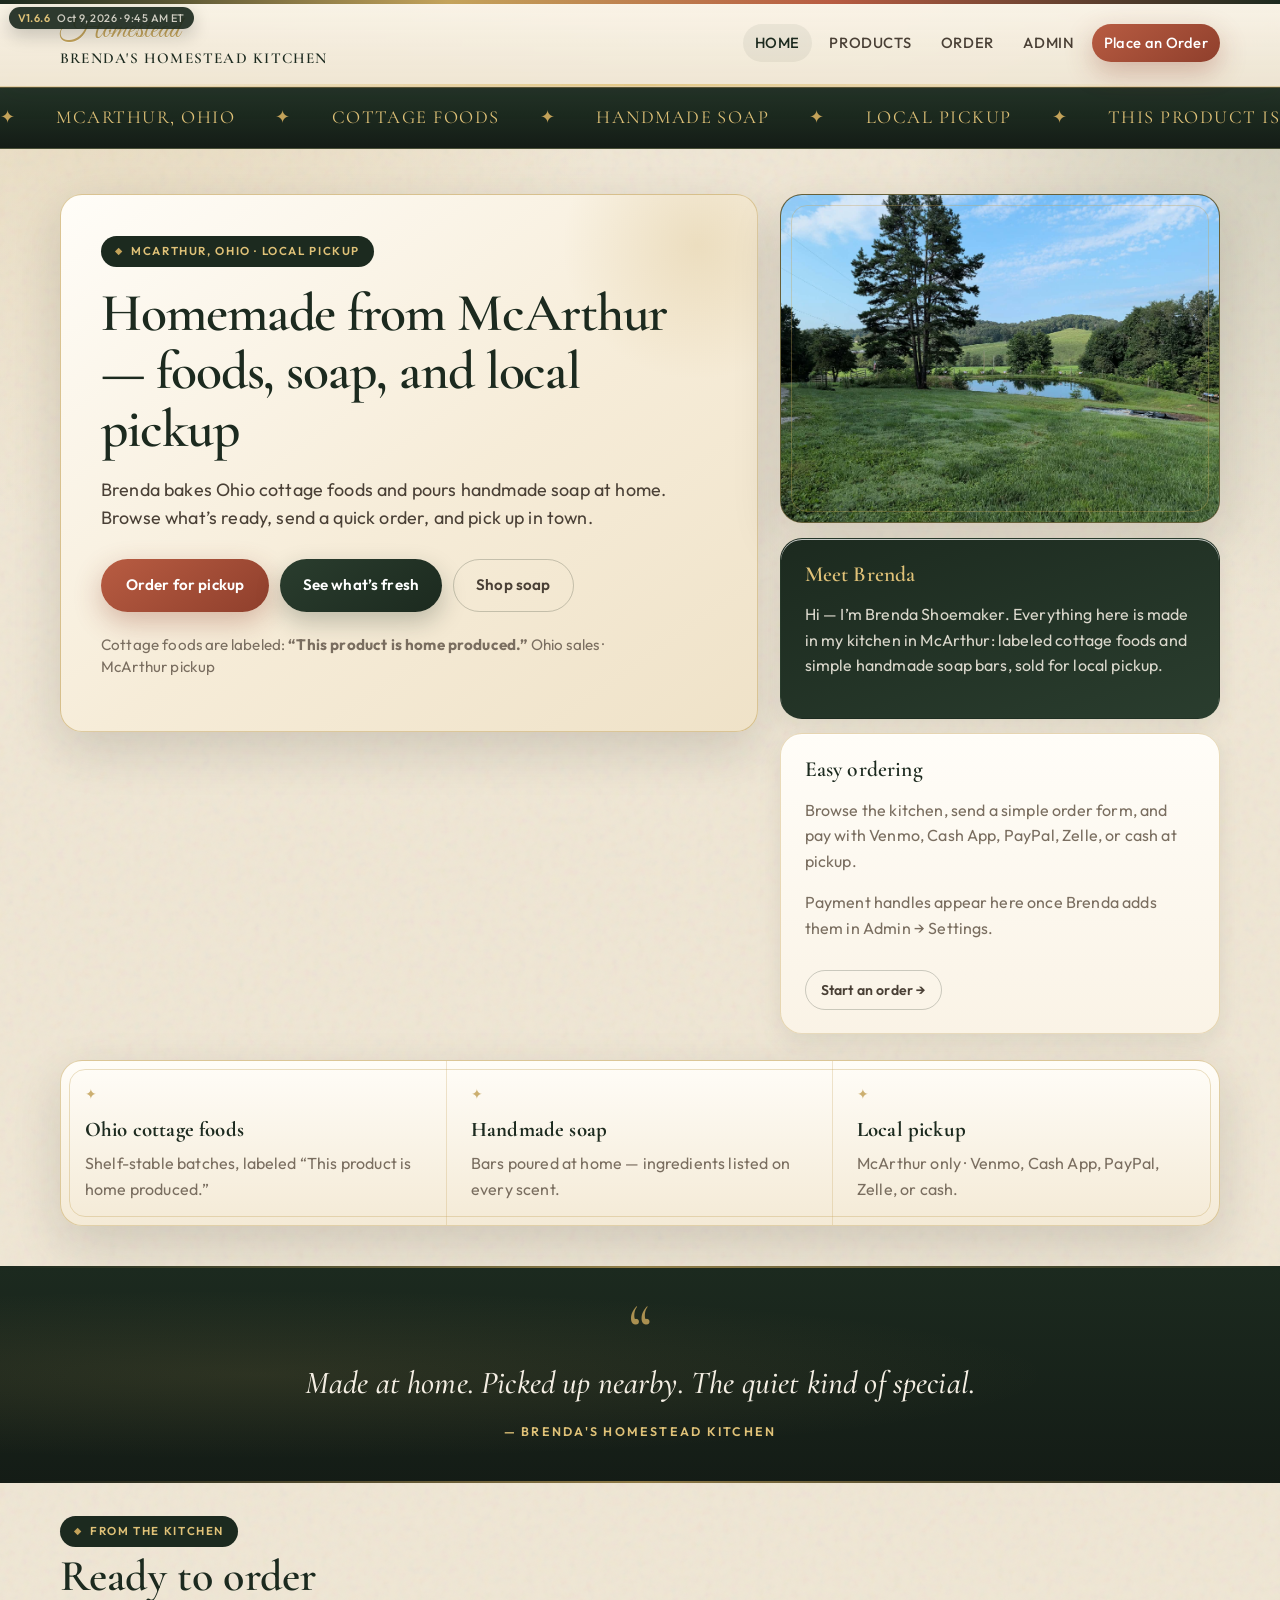
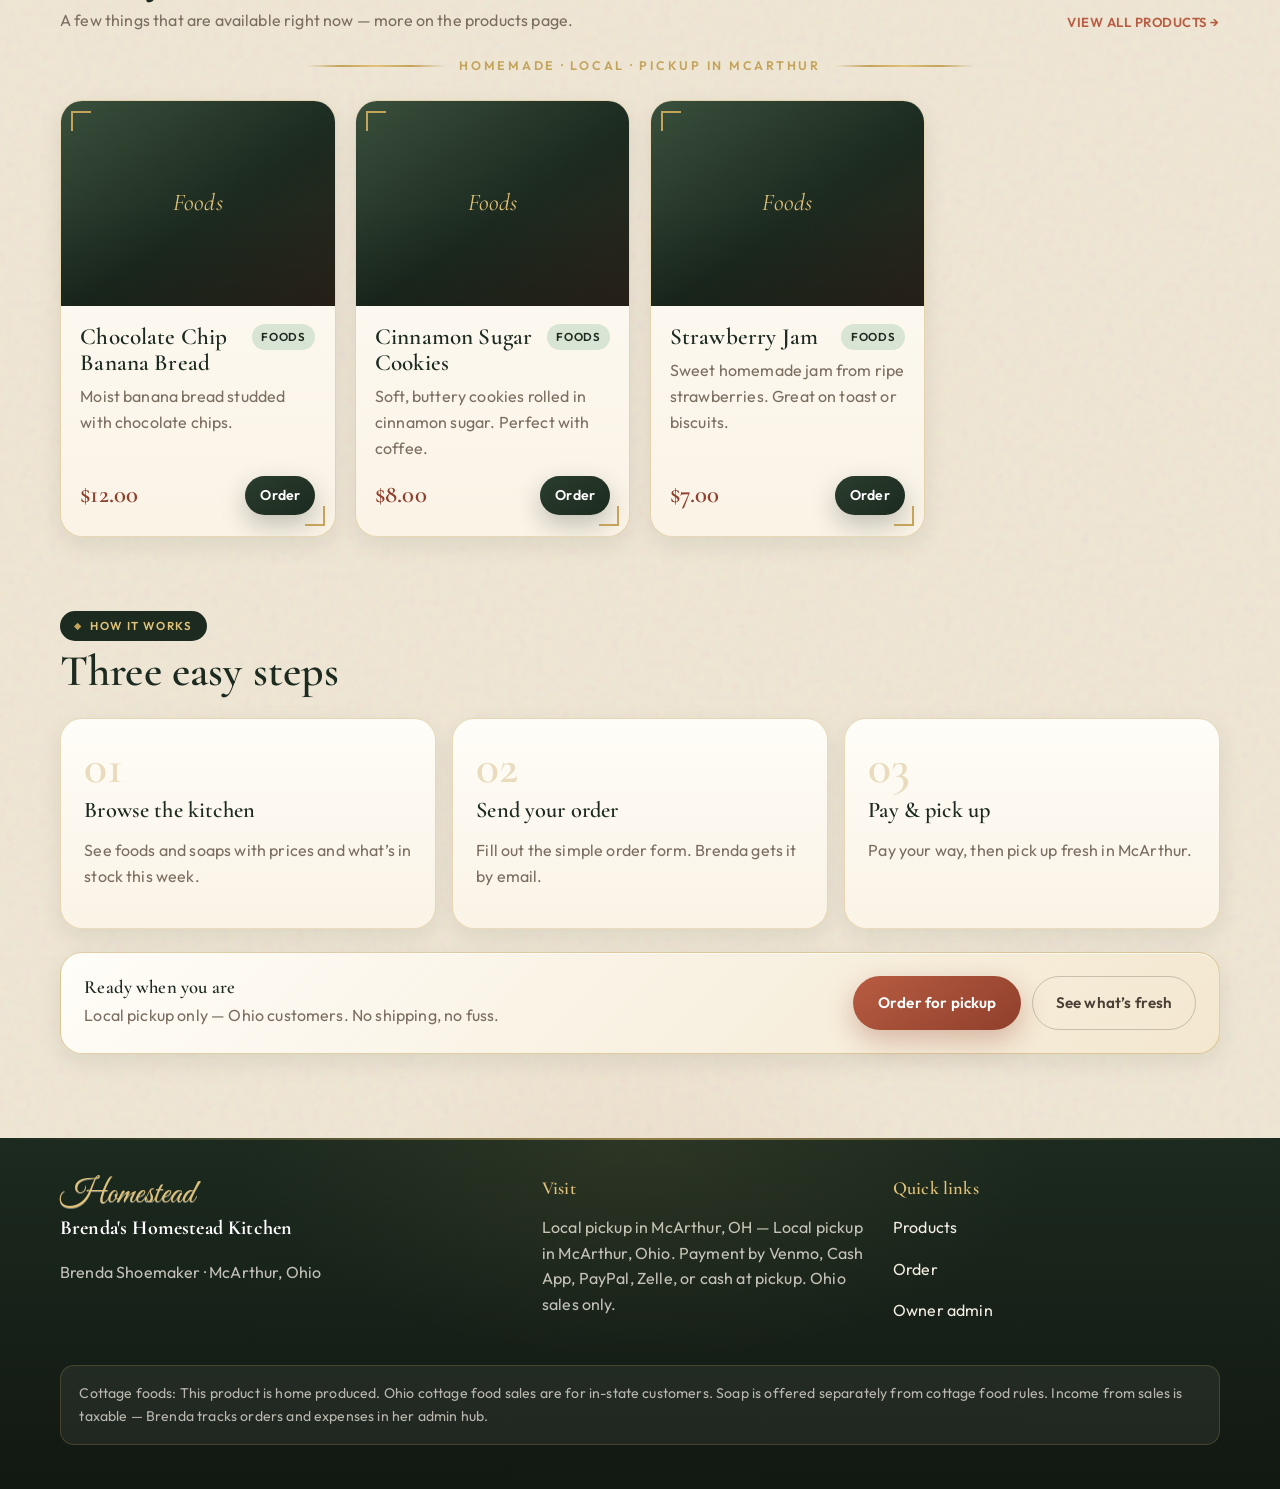
==== index.html @ 2158191a "Add Admin old-school heritage recipe library (v1.6.6) Eight nearly forgotten farm/mountain recipes w" ====
<!DOCTYPE html>
<html lang="en">
<head>
  <meta charset="UTF-8" />
  <meta name="viewport" content="width=device-width, initial-scale=1" />
  <title>Brenda's Homestead Kitchen | Homemade Foods & Soap · McArthur, Ohio</title>
  <meta name="description" content="Homemade Ohio cottage foods and handmade soap from Brenda Shoemaker in McArthur. Browse what's ready, order online, and pick up in town." />
  <link rel="preconnect" href="https://fonts.googleapis.com" />
  <link rel="preconnect" href="https://fonts.gstatic.com" crossorigin />
  <link href="https://fonts.googleapis.com/css2?family=Cormorant+Garamond:ital,wght@0,500;0,600;0,700;1,500&family=Great+Vibes&family=Outfit:wght@400;500;600;700&display=swap" rel="stylesheet" />
  <link rel="stylesheet" href="css/styles.css?v=goals-v166" />
</head>
<body>
  <header class="site-header">
    <div class="container nav-row">
      <a class="brand" href="index.html">
        <span class="brand-script">Homestead</span>
        <span class="brand-name">Brenda's Homestead Kitchen</span>
      </a>
      <button class="mobile-nav-toggle" type="button" id="navToggle" aria-label="Open menu">Menu</button>
      <nav class="nav-links" id="navLinks">
        <a class="active" href="index.html">Home</a>
        <a href="products.html">Products</a>
        <a href="order.html">Order</a>
        <a href="admin/index.html">Admin</a>
        <a class="btn btn-primary btn-small" href="order.html">Place an Order</a>
      </nav>
    </div>
  </header>

  <div class="marquee-band" aria-hidden="true">
    <div class="marquee-track">
      <span>McArthur, Ohio</span>
      <span>Cottage Foods</span>
      <span>Handmade Soap</span>
      <span>Local Pickup</span>
      <span>This product is home produced</span>
      <span>McArthur, Ohio</span>
      <span>Cottage Foods</span>
      <span>Handmade Soap</span>
      <span>Local Pickup</span>
      <span>This product is home produced</span>
    </div>
  </div>

  <main>
    <section class="hero">
      <div class="container hero-grid">
        <div class="hero-card">
          <span class="eyebrow">McArthur, Ohio · Local pickup</span>
          <h1>Homemade from McArthur — foods, soap, and local pickup</h1>
          <p class="lead" id="tagline">
            Brenda bakes Ohio cottage foods and pours handmade soap at home. Browse what’s ready, send a quick order, and pick up in town.
          </p>
          <div class="hero-actions">
            <a class="btn btn-primary" href="order.html">Order for pickup</a>
            <a class="btn btn-secondary" href="products.html">See what’s fresh</a>
            <a class="btn btn-ghost" href="products.html?cat=soap">Shop soap</a>
          </div>
          <p class="hero-trust muted">
            Cottage foods are labeled: <strong>“This product is home produced.”</strong>
            Ohio sales · McArthur pickup
          </p>
        </div>
        <div class="hero-side">
          <div class="hero-photo-card">
            <img src="assets/homestead-hills.jpg?v=farmhouse-202610071643" alt="Rolling hills and pasture near McArthur, Ohio — the homestead landscape" width="2048" height="1542" />
          </div>
          <div class="panel side-card side-card--ink">
            <h3>Meet Brenda</h3>
            <p id="aboutText">
              Hi — I’m Brenda Shoemaker. Everything here is made in my kitchen in McArthur: labeled cottage foods and simple handmade soap bars, sold for local pickup.
            </p>
          </div>
          <div class="panel side-card">
            <h3>Easy ordering</h3>
            <p class="muted">Browse the kitchen, send a simple order form, and pay with Venmo, Cash App, PayPal, Zelle, or cash at pickup.</p>
            <p id="paymentHints" class="muted"></p>
            <a class="btn btn-ghost btn-small" href="order.html" style="margin-top:.75rem;">Start an order →</a>
          </div>
        </div>
      </div>

      <div class="container">
        <div class="feature-strip">
          <article>
            <strong>Ohio cottage foods</strong>
            <span class="muted">Shelf-stable batches, labeled “This product is home produced.”</span>
          </article>
          <article>
            <strong>Handmade soap</strong>
            <span class="muted">Bars poured at home — ingredients listed on every scent.</span>
          </article>
          <article>
            <strong>Local pickup</strong>
            <span class="muted">McArthur only · Venmo, Cash App, PayPal, Zelle, or cash.</span>
          </article>
        </div>
      </div>
    </section>

    <section class="quote-band" aria-label="Kitchen note">
      <div class="container quote-band-inner">
        <p class="quote-mark" aria-hidden="true">“</p>
        <blockquote>
          Made at home. Picked up nearby. The quiet kind of special.
        </blockquote>
        <cite>— Brenda's Homestead Kitchen</cite>
      </div>
    </section>

    <section class="section" id="featuredSection" style="display:none;">
      <div class="container">
        <div class="featured-drop panel">
          <div>
            <span class="eyebrow">Fresh this week</span>
            <h2 id="featuredTitle">This week from the kitchen</h2>
            <p class="lead" id="featuredNote" style="margin:0;"></p>
          </div>
          <a class="btn btn-primary" href="order.html">Order for pickup</a>
        </div>
      </div>
    </section>

    <section class="section">
      <div class="container">
        <div class="section-head">
          <div>
            <span class="eyebrow">From the kitchen</span>
            <h2>Ready to order</h2>
            <p class="muted" style="margin:.4rem 0 0;">A few things that are available right now — more on the products page.</p>
          </div>
          <a href="products.html">View all products →</a>
        </div>
        <div class="ornament">Homemade · Local · Pickup in McArthur</div>
        <div class="product-grid" id="homeProducts"></div>
      </div>
    </section>

    <section class="section">
      <div class="container">
        <div class="section-head">
          <div>
            <span class="eyebrow">How it works</span>
            <h2>Three easy steps</h2>
          </div>
        </div>
        <div class="steps-grid">
          <div class="info-card panel">
            <div class="step-num">01</div>
            <h3>Browse the kitchen</h3>
            <p class="muted">See foods and soaps with prices and what’s in stock this week.</p>
          </div>
          <div class="info-card panel">
            <div class="step-num">02</div>
            <h3>Send your order</h3>
            <p class="muted">Fill out the simple order form. Brenda gets it by email.</p>
          </div>
          <div class="info-card panel">
            <div class="step-num">03</div>
            <h3>Pay &amp; pick up</h3>
            <p class="muted">Pay your way, then pick up fresh in McArthur.</p>
          </div>
        </div>
        <div class="landing-cta panel" style="margin-top:1.4rem;">
          <div>
            <h3 style="margin:0 0 .35rem;">Ready when you are</h3>
            <p class="muted" style="margin:0;">Local pickup only — Ohio customers. No shipping, no fuss.</p>
          </div>
          <div class="hero-actions" style="margin-top:0;">
            <a class="btn btn-primary" href="order.html">Order for pickup</a>
            <a class="btn btn-ghost" href="products.html">See what’s fresh</a>
          </div>
        </div>
      </div>
    </section>
  </main>

  <footer class="footer footer--ink">
    <div class="container footer-grid">
      <div>
        <div class="brand-script">Homestead</div>
        <strong class="footer-brand">Brenda's Homestead Kitchen</strong>
        <p>Brenda Shoemaker · McArthur, Ohio</p>
      </div>
      <div>
        <h3>Visit</h3>
        <p id="footerContact">Local pickup in McArthur, OH</p>
      </div>
      <div>
        <h3>Quick links</h3>
        <p><a href="products.html">Products</a></p>
        <p><a href="order.html">Order</a></p>
        <p><a href="admin/index.html">Owner admin</a></p>
      </div>
    </div>
    <div class="container disclaimer">
      Cottage foods: This product is home produced. Ohio cottage food sales are for in-state customers. Soap is offered separately from cottage food rules. Income from sales is taxable — Brenda tracks orders and expenses in her admin hub.
    </div>
  </footer>

  <script src="js/store.js?v=goals-v166"></script>
  <script>
    (function () {
      BHK.ensureSoapSamples();
      const navToggle = document.getElementById("navToggle");
      const navLinks = document.getElementById("navLinks");
      navToggle.addEventListener("click", () => navLinks.classList.toggle("open"));

      const settings = BHK.getStore().settings;
      document.getElementById("tagline").textContent = settings.tagline || document.getElementById("tagline").textContent;
      document.getElementById("aboutText").textContent = settings.about || document.getElementById("aboutText").textContent;

      if (settings.featuredNote && String(settings.featuredNote).trim()) {
        document.getElementById("featuredSection").style.display = "block";
        document.getElementById("featuredTitle").textContent =
          settings.featuredTitle || "This week from the kitchen";
        document.getElementById("featuredNote").textContent = settings.featuredNote;
      }

      const pays = [];
      if (settings.venmo) pays.push("Venmo: " + settings.venmo);
      if (settings.cashapp) pays.push("Cash App: " + settings.cashapp);
      if (settings.paypal) pays.push("PayPal: " + settings.paypal);
      if (settings.zelle) pays.push("Zelle: " + settings.zelle);
      document.getElementById("paymentHints").textContent = pays.length
        ? pays.join(" · ")
        : "Payment handles appear here once Brenda adds them in Admin → Settings.";

      const contactBits = [];
      if (settings.phone) contactBits.push(settings.phone);
      if (settings.email) contactBits.push(settings.email);
      document.getElementById("footerContact").textContent =
        (contactBits.join(" · ") || "Local pickup in McArthur, OH") +
        (settings.pickupNotes ? " — " + settings.pickupNotes : "");

      const products = BHK.listProducts({ availableOnly: true }).slice(0, 3);
      const grid = document.getElementById("homeProducts");
      if (!products.length) {
        grid.innerHTML = '<div class="empty-state panel">Products will show here after Brenda adds them in the admin page.</div>';
        return;
      }
      grid.innerHTML = products.map((p) => `
        <article class="product-card">
          <div class="product-image">${p.image ? `<img src="${p.image}" alt="${escapeHtml(p.name)}" />` : escapeHtml(BHK.categoryShort(p.category))}</div>
          <div class="product-body">
            <div style="display:flex;justify-content:space-between;gap:.5rem;align-items:start;">
              <h3 style="margin:0;font-size:1.45rem;">${escapeHtml(p.name)}</h3>
              <span class="badge">${escapeHtml(BHK.categoryShort(p.category))}</span>
            </div>
            <p class="muted" style="margin:0;flex:1;">${escapeHtml(p.description || "")}</p>
            <div style="display:flex;justify-content:space-between;align-items:center;gap:.75rem;margin-top:.4rem;">
              <div class="price">${BHK.money(p.price)}</div>
              <a class="btn btn-secondary btn-small" href="order.html?product=${encodeURIComponent(p.id)}">Order</a>
            </div>
          </div>
        </article>
      `).join("");

      function escapeHtml(str) {
        return String(str || "")
          .replace(/&/g, "&amp;")
          .replace(/</g, "&lt;")
          .replace(/>/g, "&gt;")
          .replace(/"/g, "&quot;");
      }
    })();
  </script>
</body>
</html>
---- css/styles.css ----
/* Brenda's Homestead Kitchen — moody farmhouse luxury */
:root {
  --forest: #1c2a1f;
  --forest-mid: #2a3d2e;
  --sage: #6d8a6a;
  --sage-soft: #d8e4d4;
  --cream: #f4eee3;
  --cream-deep: #e8dcc8;
  --parchment: #faf6ee;
  --paper: #fffdf8;
  --brass: #c4a35a;
  --brass-bright: #e0c278;
  --terracotta: #b85c42;
  --terracotta-deep: #8f3f2c;
  --ink: #1a1612;
  --ink-soft: #4a4036;
  --muted: #7a6e60;
  --line: rgba(28, 42, 31, 0.12);
  --line-strong: rgba(28, 42, 31, 0.22);
  --shadow: 0 18px 50px rgba(18, 24, 18, 0.14);
  --shadow-soft: 0 8px 24px rgba(18, 24, 18, 0.08);
  --radius: 22px;
  --radius-sm: 14px;
  --font-display: "Cormorant Garamond", "Fraunces", Georgia, serif;
  --font-body: "Outfit", "Segoe UI", sans-serif;
  --font-script: "Great Vibes", cursive;
  --ease: cubic-bezier(0.22, 1, 0.36, 1);
}

* {
  box-sizing: border-box;
}

html {
  scroll-behavior: smooth;
}

body {
  margin: 0;
  font-family: var(--font-body);
  color: var(--ink);
  background-color: #efe6d4;
  background-image:
    radial-gradient(ellipse 80% 50% at 10% -10%, rgba(196, 163, 90, 0.28), transparent 55%),
    radial-gradient(ellipse 60% 40% at 100% 0%, rgba(45, 70, 50, 0.18), transparent 50%),
    radial-gradient(ellipse 50% 30% at 50% 100%, rgba(184, 92, 66, 0.12), transparent 55%),
    url("data:image/svg+xml,%3Csvg viewBox='0 0 200 200' xmlns='http://www.w3.org/2000/svg'%3E%3Cfilter id='n'%3E%3CfeTurbulence type='fractalNoise' baseFrequency='0.75' numOctaves='4' stitchTiles='stitch'/%3E%3C/filter%3E%3Crect width='100%25' height='100%25' filter='url(%23n)' opacity='0.07'/%3E%3C/svg%3E");
  min-height: 100vh;
  line-height: 1.6;
  font-weight: 400;
  letter-spacing: 0.01em;
}

img {
  max-width: 100%;
  display: block;
}

a {
  color: var(--forest-mid);
  text-decoration-thickness: 1px;
  text-underline-offset: 3px;
  transition: color 0.2s var(--ease);
}

a:hover {
  color: var(--terracotta);
}

.container {
  width: min(1160px, calc(100% - 2rem));
  margin: 0 auto;
}

/* ——— Version stamp (top left) ——— */
.site-version {
  position: fixed;
  top: 0.45rem;
  left: 0.55rem;
  z-index: 80;
  display: inline-flex;
  align-items: center;
  gap: 0.45rem;
  padding: 0.28rem 0.55rem;
  border-radius: 999px;
  background: rgba(28, 42, 31, 0.92);
  color: #f4eee3;
  font-size: 0.68rem;
  font-weight: 600;
  letter-spacing: 0.04em;
  line-height: 1.2;
  box-shadow: 0 6px 18px rgba(18, 24, 18, 0.22);
  pointer-events: none;
  max-width: calc(100vw - 1.2rem);
}

.site-version-num {
  color: var(--brass-bright);
  text-transform: uppercase;
}

.site-version-time {
  color: rgba(244, 238, 227, 0.82);
  font-weight: 500;
  white-space: nowrap;
  overflow: hidden;
  text-overflow: ellipsis;
}

@media print {
  .site-version {
    display: none !important;
  }
}

/* ——— Header ——— */
.site-header {
  position: sticky;
  top: 0;
  z-index: 40;
  backdrop-filter: blur(14px) saturate(1.15);
  background:
    linear-gradient(180deg, rgba(250, 244, 232, 0.96) 0%, rgba(239, 230, 212, 0.92) 100%);
  border-bottom: 1px solid rgba(196, 163, 90, 0.45);
  box-shadow: 0 8px 28px rgba(28, 42, 31, 0.08);
}

.site-header::before {
  content: "";
  position: absolute;
  left: 0;
  right: 0;
  top: 0;
  height: 4px;
  background: linear-gradient(90deg, var(--forest) 0%, var(--brass) 35%, var(--terracotta) 65%, var(--forest) 100%);
}

.site-header::after {
  content: "";
  position: absolute;
  left: 8%;
  right: 8%;
  bottom: 0;
  height: 2px;
  background: linear-gradient(90deg, transparent, var(--brass-bright), transparent);
  opacity: 0.85;
}

.nav-row {
  display: flex;
  align-items: center;
  justify-content: space-between;
  gap: 1rem;
  padding: 1rem 0;
}

.brand {
  display: flex;
  flex-direction: column;
  gap: 0;
  color: inherit;
  text-decoration: none;
}

.brand-script {
  font-family: var(--font-script);
  font-size: 1.85rem;
  color: var(--brass);
  line-height: 1;
  text-shadow: 0 1px 0 rgba(255, 255, 255, 0.4);
}

.brand-name {
  font-family: var(--font-display);
  font-weight: 600;
  font-size: 0.95rem;
  letter-spacing: 0.08em;
  text-transform: uppercase;
  color: var(--forest);
  white-space: nowrap;
}

@media (max-width: 520px) {
  .brand-name {
    white-space: normal;
    max-width: 14rem;
    line-height: 1.2;
  }
}

.nav-links {
  display: flex;
  flex-wrap: wrap;
  gap: 0.25rem 0.35rem;
  align-items: center;
}

.nav-links a {
  text-decoration: none;
  color: var(--ink-soft);
  font-weight: 500;
  font-size: 0.92rem;
  letter-spacing: 0.04em;
  text-transform: uppercase;
  padding: 0.45rem 0.75rem;
  border-radius: 999px;
  transition: background 0.2s var(--ease), color 0.2s var(--ease);
}

.nav-links a:hover,
.nav-links a.active {
  color: var(--forest);
  background: rgba(28, 42, 31, 0.06);
}

.nav-links a.btn {
  text-transform: none;
  letter-spacing: 0.02em;
  color: #fff;
}

.nav-links a.btn:hover {
  color: #fff;
  background: var(--terracotta-deep);
}

/* ——— Buttons ——— */
.btn {
  display: inline-flex;
  align-items: center;
  justify-content: center;
  gap: 0.4rem;
  border: none;
  border-radius: 999px;
  padding: 0.85rem 1.4rem;
  font: inherit;
  font-weight: 600;
  font-size: 0.95rem;
  cursor: pointer;
  text-decoration: none;
  transition: transform 0.2s var(--ease), background 0.2s var(--ease), box-shadow 0.2s var(--ease), border-color 0.2s var(--ease);
}

.btn:hover {
  transform: translateY(-2px);
}

.btn-primary {
  background: linear-gradient(145deg, var(--terracotta) 0%, var(--terracotta-deep) 100%);
  color: #fff;
  box-shadow: 0 10px 28px rgba(143, 63, 44, 0.32);
}

.btn-primary:hover {
  background: linear-gradient(145deg, #c4684e 0%, var(--terracotta) 100%);
  color: #fff;
}

.btn-secondary {
  background: linear-gradient(145deg, var(--forest-mid) 0%, var(--forest) 100%);
  color: #fff;
  box-shadow: 0 10px 24px rgba(28, 42, 31, 0.25);
}

.btn-secondary:hover {
  background: linear-gradient(145deg, #355040 0%, var(--forest-mid) 100%);
  color: #fff;
}

.btn-ghost {
  background: transparent;
  border: 1.5px solid var(--line-strong);
  color: var(--ink-soft);
}

.btn-ghost:hover {
  border-color: var(--brass);
  color: var(--forest);
  background: rgba(196, 163, 90, 0.1);
}

.btn-small {
  padding: 0.5rem 0.95rem;
  font-size: 0.88rem;
}

.btn-danger {
  background: #8f3b2e;
  color: #fff;
}

/* ——— Hero ——— */
.hero {
  padding: 2.8rem 0 2rem;
  position: relative;
}

.hero-grid {
  display: grid;
  grid-template-columns: 1.35fr 0.85fr;
  gap: 1.4rem;
  align-items: start;
}

.hero-card,
.panel,
.product-card,
.info-card,
.stat-card {
  background:
    linear-gradient(180deg, #fffdf8 0%, #faf3e6 100%);
  border: 1px solid rgba(196, 163, 90, 0.38);
  border-radius: var(--radius);
  box-shadow:
    0 1px 0 rgba(255, 255, 255, 0.75) inset,
    var(--shadow-soft);
}

.hero-card {
  padding: 2.6rem 2.5rem 2.35rem;
  position: relative;
  overflow: hidden;
  background:
    linear-gradient(145deg, #fffdf8 0%, #f6ecd8 55%, #efe2c8 100%);
  border: 1.5px solid rgba(196, 163, 90, 0.55);
  box-shadow: var(--shadow);
  animation: riseIn 0.7s var(--ease) both;
}

.hero-card > * {
  position: relative;
  z-index: 1;
}

.hero-card::after {
  content: "";
  position: absolute;
  width: 280px;
  height: 280px;
  right: -80px;
  top: -90px;
  background: radial-gradient(circle, rgba(196, 163, 90, 0.22), transparent 68%);
  pointer-events: none;
  z-index: 0;
}

.eyebrow {
  display: inline-flex;
  align-items: center;
  gap: 0.45rem;
  background: var(--forest);
  color: var(--brass-bright);
  border-radius: 999px;
  padding: 0.38rem 0.9rem;
  font-size: 0.72rem;
  font-weight: 600;
  letter-spacing: 0.14em;
  text-transform: uppercase;
}

.eyebrow::before {
  content: "◆";
  font-size: 0.55rem;
  color: var(--brass);
}

h1,
h2,
h3 {
  font-family: var(--font-display);
  line-height: 1.12;
  margin: 0 0 0.75rem;
  font-weight: 600;
  color: var(--forest);
}

.hero h1 {
  font-size: clamp(2.25rem, 4.8vw, 3.35rem);
  margin-top: 1.1rem;
  letter-spacing: -0.02em;
  max-width: 13em;
  line-height: 1.08;
}

.lead {
  font-size: 1.12rem;
  color: var(--ink-soft);
  max-width: 36rem;
  font-weight: 400;
}

.hero-actions {
  display: flex;
  flex-wrap: wrap;
  gap: 0.7rem;
  margin-top: 1.6rem;
}

.hero-actions .btn-primary {
  min-width: 10.5rem;
  justify-content: center;
}

.hero-trust {
  margin-top: 1.35rem;
  font-size: 0.95rem;
  max-width: 34rem;
  line-height: 1.45;
}

.landing-cta {
  display: flex;
  flex-wrap: wrap;
  align-items: center;
  justify-content: space-between;
  gap: 1rem 1.5rem;
  padding: 1.35rem 1.5rem;
  border: 1.5px solid rgba(196, 163, 90, 0.5);
  background:
    linear-gradient(135deg, #fffdf8 0%, #f3e7cf 100%);
}

@media (max-width: 720px) {
  .landing-cta {
    flex-direction: column;
    align-items: flex-start;
  }
}

.hero-side {
  display: grid;
  gap: 0.9rem;
  animation: riseIn 0.7s var(--ease) 0.12s both;
}

.hero-photo-card {
  padding: 0 !important;
  overflow: hidden;
  aspect-ratio: 4 / 3;
  border: 1px solid rgba(196, 163, 90, 0.45);
  border-radius: var(--radius);
  box-shadow: var(--shadow);
  background: var(--forest);
  position: relative;
}

.hero-photo-card::after {
  content: "";
  position: absolute;
  inset: 10px;
  border: 1px solid rgba(196, 163, 90, 0.35);
  border-radius: calc(var(--radius) - 6px);
  pointer-events: none;
  z-index: 1;
}

.hero-photo-card img {
  width: 100%;
  height: 100%;
  display: block;
  object-fit: cover;
  transition: transform 0.6s var(--ease);
}

.hero-photo-card:hover img {
  transform: scale(1.04);
}

.side-card {
  padding: 1.25rem 1.35rem;
  position: relative;
  transition: transform 0.25s var(--ease), box-shadow 0.25s var(--ease);
}

.side-card:hover {
  transform: translateY(-3px);
  box-shadow: var(--shadow);
}

.side-card h3 {
  font-size: 1.35rem;
  margin-bottom: 0.35rem;
}

.side-card--ink {
  background: linear-gradient(160deg, var(--forest) 0%, var(--forest-mid) 100%);
  color: var(--cream);
  border-color: transparent;
}

.side-card--ink h3 {
  color: var(--brass-bright);
}

.side-card--ink p {
  color: rgba(244, 238, 227, 0.88);
}

.muted {
  color: var(--muted);
}

/* ——— Sections ——— */
.section {
  padding: 1.8rem 0 2.8rem;
}

.section-head {
  display: flex;
  justify-content: space-between;
  align-items: end;
  gap: 1rem;
  margin-bottom: 1.4rem;
}

.section-head h2 {
  font-size: clamp(2rem, 4vw, 2.75rem);
  margin: 0.35rem 0 0;
}

.section-head a {
  font-weight: 600;
  text-decoration: none;
  letter-spacing: 0.04em;
  text-transform: uppercase;
  font-size: 0.82rem;
  color: var(--terracotta);
}

.section-head a:hover {
  color: var(--forest);
}

.ornament {
  display: flex;
  align-items: center;
  justify-content: center;
  gap: 0.85rem;
  color: var(--brass);
  font-size: 0.78rem;
  letter-spacing: 0.22em;
  text-transform: uppercase;
  margin: 0.5rem 0 1.5rem;
  font-weight: 600;
}

.ornament::before,
.ornament::after {
  content: "";
  height: 2px;
  width: min(140px, 22vw);
  background: linear-gradient(90deg, transparent, var(--brass), var(--brass-bright), var(--brass), transparent);
}

/* ——— Products ——— */
.product-grid {
  display: grid;
  grid-template-columns: repeat(auto-fill, minmax(250px, 1fr));
  gap: 1.2rem;
}

.product-card {
  overflow: hidden;
  display: flex;
  flex-direction: column;
  position: relative;
  transition: transform 0.3s var(--ease), box-shadow 0.3s var(--ease);
  border: 1.5px solid rgba(196, 163, 90, 0.42);
}

.product-card::before,
.product-card::after {
  content: "";
  position: absolute;
  width: 18px;
  height: 18px;
  z-index: 2;
  pointer-events: none;
  border-color: var(--brass);
  border-style: solid;
}

.product-card::before {
  top: 10px;
  left: 10px;
  border-width: 2px 0 0 2px;
}

.product-card::after {
  right: 10px;
  bottom: 10px;
  border-width: 0 2px 2px 0;
}

.product-card:hover {
  transform: translateY(-6px);
  box-shadow: var(--shadow);
  border-color: rgba(196, 163, 90, 0.7);
}

.product-image {
  aspect-ratio: 4 / 3;
  background:
    linear-gradient(145deg, #3a4f3c 0%, #1c2a1f 55%, #2c241b 100%);
  display: grid;
  place-items: center;
  color: var(--brass-bright);
  font-family: var(--font-display);
  font-size: 1.5rem;
  font-style: italic;
  position: relative;
  overflow: hidden;
}

.product-image::after {
  content: "";
  position: absolute;
  inset: 0;
  background: linear-gradient(180deg, transparent 50%, rgba(0, 0, 0, 0.15));
  pointer-events: none;
}

.product-image img {
  width: 100%;
  height: 100%;
  object-fit: cover;
  transition: transform 0.5s var(--ease);
}

.product-card:hover .product-image img {
  transform: scale(1.05);
}

.product-body {
  padding: 1.15rem 1.2rem 1.3rem;
  display: flex;
  flex-direction: column;
  gap: 0.5rem;
  flex: 1;
}

.price {
  font-family: var(--font-display);
  font-size: 1.55rem;
  color: var(--terracotta-deep);
  font-weight: 600;
}

.badge {
  display: inline-flex;
  align-items: center;
  border-radius: 999px;
  padding: 0.22rem 0.6rem;
  font-size: 0.72rem;
  font-weight: 600;
  letter-spacing: 0.06em;
  text-transform: uppercase;
  background: var(--sage-soft);
  color: var(--forest);
}

.badge-warn {
  background: #f3e0c4;
  color: #7a4a12;
}

.badge-danger {
  background: #f0d4ce;
  color: #8f3b2e;
}

/* ——— Steps / info ——— */
.steps-grid {
  display: grid;
  grid-template-columns: repeat(3, 1fr);
  gap: 1rem;
}

.info-card {
  padding: 1.5rem 1.4rem;
  position: relative;
  overflow: hidden;
  transition: transform 0.25s var(--ease), box-shadow 0.25s var(--ease);
}

.info-card:hover {
  transform: translateY(-4px);
  box-shadow: var(--shadow);
}

.info-card .step-num {
  font-family: var(--font-display);
  font-size: 3rem;
  line-height: 1;
  color: rgba(196, 163, 90, 0.35);
  font-weight: 600;
  margin-bottom: 0.4rem;
}

.info-card h3 {
  font-size: 1.4rem;
}

/* ——— Quote band ——— */
.quote-band {
  margin: 0.5rem 0 0.25rem;
  padding: 2.6rem 0;
  background:
    radial-gradient(ellipse at 20% 50%, rgba(196, 163, 90, 0.12), transparent 55%),
    linear-gradient(180deg, var(--forest) 0%, #141c16 100%);
  color: var(--cream);
  position: relative;
  overflow: hidden;
}

.quote-band::before,
.quote-band::after {
  content: "";
  position: absolute;
  left: 0;
  right: 0;
  height: 2px;
  background: linear-gradient(90deg, transparent, var(--brass), transparent);
  opacity: 0.7;
}

.quote-band::before {
  top: 0;
}

.quote-band::after {
  bottom: 0;
}

.quote-band-inner {
  text-align: center;
  max-width: 720px;
  position: relative;
}

.quote-mark {
  font-family: var(--font-display);
  font-size: 4.5rem;
  line-height: 0.6;
  color: var(--brass);
  margin: 0 0 0.6rem;
  opacity: 0.85;
}

.quote-band blockquote {
  margin: 0;
  font-family: var(--font-display);
  font-size: clamp(1.45rem, 3.2vw, 2rem);
  font-style: italic;
  font-weight: 500;
  line-height: 1.35;
  color: var(--cream);
}

.quote-band cite {
  display: block;
  margin-top: 1.1rem;
  font-style: normal;
  font-size: 0.78rem;
  letter-spacing: 0.18em;
  text-transform: uppercase;
  color: var(--brass-bright);
  font-weight: 600;
}

/* ——— Footer ——— */
.footer {
  margin-top: 2.5rem;
  border-top: 1px solid var(--line);
  padding: 2.5rem 0 2.8rem;
  color: var(--muted);
  background:
    linear-gradient(180deg, transparent, rgba(28, 42, 31, 0.04));
}

.footer--ink {
  background:
    radial-gradient(ellipse at top, rgba(196, 163, 90, 0.1), transparent 45%),
    linear-gradient(180deg, #1c2a1f 0%, #121812 100%);
  color: rgba(244, 238, 227, 0.78);
  border-top: none;
  position: relative;
}

.footer--ink::before {
  content: "";
  position: absolute;
  left: 0;
  right: 0;
  top: 0;
  height: 2px;
  background: linear-gradient(90deg, transparent, var(--brass), transparent);
  opacity: 0.65;
}

.footer--ink h3 {
  color: var(--brass-bright);
}

.footer--ink a {
  color: var(--cream);
  text-decoration: none;
}

.footer--ink a:hover {
  color: var(--brass-bright);
}

.footer--ink .footer-brand {
  font-family: var(--font-display);
  font-size: 1.25rem;
  color: #fff;
  display: block;
  margin-bottom: 0.35rem;
}

.footer--ink .brand-script {
  color: var(--brass-bright);
}

.footer--ink .disclaimer {
  background: rgba(255, 253, 248, 0.06);
  border-color: rgba(196, 163, 90, 0.22);
  color: rgba(244, 238, 227, 0.72);
}

.footer-grid {
  display: grid;
  grid-template-columns: 1.4fr 1fr 1fr;
  gap: 1.5rem;
}

.footer h3 {
  font-size: 1.15rem;
}

.footer .brand-script {
  font-size: 2.1rem;
}

.footer-brand {
  font-family: var(--font-display);
  font-size: 1.2rem;
  color: var(--forest);
  display: block;
}

.disclaimer {
  font-size: 0.88rem;
  margin-top: 1.6rem;
  padding: 1rem 1.15rem;
  background: rgba(28, 42, 31, 0.05);
  border-radius: var(--radius-sm);
  border: 1px solid var(--line);
  color: var(--ink-soft);
}

/* ——— Forms ——— */
.form-grid {
  display: grid;
  gap: 0.9rem;
}

.form-row {
  display: grid;
  grid-template-columns: 1fr 1fr;
  gap: 0.9rem;
}

label {
  display: grid;
  gap: 0.35rem;
  font-weight: 600;
  color: var(--ink-soft);
  font-size: 0.92rem;
}

input,
select,
textarea {
  width: 100%;
  border: 1.5px solid var(--line-strong);
  border-radius: 12px;
  padding: 0.75rem 0.9rem;
  font: inherit;
  background: #fff;
  color: var(--ink);
  transition: border-color 0.2s var(--ease), box-shadow 0.2s var(--ease);
}

textarea {
  min-height: 110px;
  resize: vertical;
}

input:focus,
select:focus,
textarea:focus {
  outline: none;
  border-color: var(--brass);
  box-shadow: 0 0 0 3px rgba(196, 163, 90, 0.22);
}

.panel {
  padding: 1.45rem;
}

.stack {
  display: grid;
  gap: 1rem;
}

.order-item-row {
  display: grid;
  grid-template-columns: 1.5fr 0.6fr 0.6fr auto;
  gap: 0.6rem;
  align-items: end;
}

.total-box {
  display: flex;
  justify-content: space-between;
  align-items: center;
  padding: 0.95rem 1.1rem;
  background: linear-gradient(135deg, var(--forest) 0%, var(--forest-mid) 100%);
  border-radius: 12px;
  font-weight: 700;
  color: var(--cream);
}

.total-box span:last-child {
  font-family: var(--font-display);
  font-size: 1.4rem;
  color: var(--brass-bright);
}

.notice {
  padding: 0.9rem 1.05rem;
  border-radius: 12px;
  background: rgba(109, 138, 106, 0.12);
  border: 1px solid rgba(109, 138, 106, 0.28);
  color: var(--forest);
}

.notice-warn {
  background: rgba(196, 163, 90, 0.14);
  border-color: rgba(196, 163, 90, 0.4);
  color: #6a4e16;
}

.empty-state {
  text-align: center;
  padding: 2.5rem 1rem;
  color: var(--muted);
}

/* ——— Admin ——— */
.admin-shell {
  min-height: 100vh;
  display: grid;
  grid-template-columns: 270px 1fr;
}

.admin-sidebar {
  background:
    radial-gradient(ellipse at top, rgba(196, 163, 90, 0.12), transparent 50%),
    linear-gradient(180deg, #1c2a1f, #141c16);
  color: #f4f0e7;
  padding: 1.5rem 1.05rem;
  position: sticky;
  top: 0;
  height: 100vh;
  overflow: auto;
  z-index: 30;
  isolation: isolate;
}

.admin-sidebar .brand-script {
  color: var(--brass-bright);
}

.admin-sidebar .brand-name {
  color: #fff;
  letter-spacing: 0.06em;
}

.admin-nav {
  display: grid;
  gap: 0.3rem;
  margin-top: 1.5rem;
  position: relative;
  z-index: 2;
}

.admin-nav button {
  text-align: left;
  border: none;
  background: transparent;
  color: #d7d0c2;
  padding: 0.78rem 0.9rem;
  border-radius: 12px;
  font: inherit;
  font-weight: 600;
  cursor: pointer;
  width: 100%;
  position: relative;
  z-index: 2;
  pointer-events: auto;
  touch-action: manipulation;
  -webkit-tap-highlight-color: rgba(196, 163, 90, 0.35);
  transition: background 0.2s var(--ease), color 0.2s var(--ease);
}

.admin-nav button:hover,
.admin-nav button.active {
  background: rgba(196, 163, 90, 0.16);
  color: #fff;
}

.admin-nav button:focus-visible {
  outline: 2px solid var(--brass-bright);
  outline-offset: 2px;
}

.admin-main {
  padding: 1.5rem 1.6rem 2.4rem;
  background:
    radial-gradient(ellipse at top right, rgba(196, 163, 90, 0.16), transparent 42%),
    radial-gradient(ellipse at bottom left, rgba(45, 70, 50, 0.1), transparent 45%),
    repeating-linear-gradient(
      0deg,
      transparent,
      transparent 27px,
      rgba(196, 163, 90, 0.07) 28px
    ),
    url("data:image/svg+xml,%3Csvg viewBox='0 0 180 180' xmlns='http://www.w3.org/2000/svg'%3E%3Cfilter id='n'%3E%3CfeTurbulence type='fractalNoise' baseFrequency='0.8' numOctaves='3' stitchTiles='stitch'/%3E%3C/filter%3E%3Crect width='100%25' height='100%25' filter='url(%23n)' opacity='0.06'/%3E%3C/svg%3E"),
    linear-gradient(180deg, #f3ead8 0%, #efe4d0 40%, #e8dcc4 100%);
}

.admin-hello {
  color: #d7e3d4;
  font-size: 0.9rem;
  margin: 0.75rem 0 0;
  line-height: 1.45;
}

.admin-nav-label {
  margin: 0.35rem 0 0.15rem 0.35rem;
  font-size: 0.68rem;
  font-weight: 700;
  letter-spacing: 0.16em;
  text-transform: uppercase;
  color: rgba(224, 194, 120, 0.72);
}

.admin-nav-more {
  margin-top: 0.45rem;
  border-top: 1px solid rgba(255, 255, 255, 0.08);
  padding-top: 0.45rem;
}

.admin-nav-more > summary {
  list-style: none;
  cursor: pointer;
  color: #cfc6b6;
  font-weight: 600;
  font-size: 0.92rem;
  padding: 0.65rem 0.9rem;
  border-radius: 12px;
  user-select: none;
}

.admin-nav-more > summary::-webkit-details-marker {
  display: none;
}

.admin-nav-more > summary::after {
  content: " ▾";
  color: rgba(224, 194, 120, 0.7);
  font-size: 0.75rem;
}

.admin-nav-more[open] > summary::after {
  content: " ▴";
}

.admin-nav-more > summary:hover {
  background: rgba(196, 163, 90, 0.12);
  color: #fff;
}

.admin-nav-more > button {
  margin-left: 0.35rem;
  width: calc(100% - 0.35rem);
  font-size: 0.92rem;
  padding: 0.65rem 0.85rem;
  color: #c8c0b0;
}

.admin-side-actions {
  margin-top: 1.5rem;
  display: grid;
  gap: 0.5rem;
}

.admin-side-btn {
  color: #fff !important;
  border-color: rgba(255, 255, 255, 0.25) !important;
}

.admin-top {
  display: flex;
  justify-content: space-between;
  align-items: center;
  gap: 1rem;
  margin-bottom: 1.2rem;
}

.panel-title {
  font-family: var(--font-display);
  font-size: 1.28rem;
  margin: 0;
  color: var(--forest);
}

.panel--ledger,
.dash-next-card {
  position: relative;
  background:
    linear-gradient(165deg, #fffdf8 0%, #f7f0e4 55%, #f0e6d4 100%);
  border: 1.5px solid rgba(196, 163, 90, 0.55);
  box-shadow:
    0 1px 0 rgba(255, 255, 255, 0.7) inset,
    0 14px 36px rgba(28, 42, 31, 0.1);
  padding: 1.45rem 1.5rem 1.5rem 1.7rem;
}

.panel--ledger::before,
.dash-next-card::before {
  content: "";
  position: absolute;
  left: 0;
  top: 10px;
  bottom: 10px;
  width: 6px;
  border-radius: 0 5px 5px 0;
  background: linear-gradient(180deg, var(--brass-bright), var(--brass), var(--terracotta));
}

.panel--ledger::after,
.dash-next-card::after {
  content: "";
  position: absolute;
  inset: 10px;
  border: 1px solid rgba(196, 163, 90, 0.28);
  border-radius: calc(var(--radius) - 8px);
  pointer-events: none;
}

.dash-next-card h2 {
  font-size: 1.65rem;
  margin: 0.35rem 0 0.45rem;
  color: var(--forest);
  position: relative;
  z-index: 1;
}

.dash-next-card .eyebrow,
.dash-next-card p,
.dash-next-card .actions {
  position: relative;
  z-index: 1;
}

.dash-next-card .eyebrow {
  background: var(--forest-mid);
}

.dash-grid {
  display: grid;
  grid-template-columns: 1.15fr 0.85fr;
  gap: 1rem;
}

.dash-shortcuts {
  background:
    linear-gradient(180deg, #fffdf8 0%, #f3ead8 100%);
  border: 1.5px solid rgba(196, 163, 90, 0.42);
}

.dash-shortcuts .actions .btn {
  min-width: 7.5rem;
}

.stats {
  display: grid;
  grid-template-columns: repeat(4, 1fr);
  gap: 0.9rem;
}

.stats--compact {
  gap: 0.65rem;
}

.stats--compact .stat-card {
  padding: 0.85rem 1rem;
  border-radius: var(--radius-sm);
  background: rgba(255, 253, 248, 0.88);
}

.stats--compact .stat-card .value {
  font-size: 1.35rem;
}

.stat-card {
  padding: 1.1rem 1.15rem;
  position: relative;
  overflow: hidden;
}

.stat-card::after {
  content: "";
  position: absolute;
  right: -20px;
  top: -20px;
  width: 80px;
  height: 80px;
  border-radius: 50%;
  background: rgba(196, 163, 90, 0.12);
}

.stat-card .label {
  color: var(--muted);
  font-size: 0.8rem;
  font-weight: 600;
  letter-spacing: 0.08em;
  text-transform: uppercase;
}

.stat-card .value {
  font-family: var(--font-display);
  font-size: 2rem;
  margin-top: 0.2rem;
  color: var(--forest);
}

.tabs-hidden {
  display: none;
}

.tabs-hidden.active {
  display: block;
  animation: riseIn 0.35s var(--ease);
}

.table-wrap {
  overflow: auto;
  border: 1px solid var(--line);
  border-radius: 14px;
  background: #fff;
  box-shadow: var(--shadow-soft);
}

table {
  width: 100%;
  border-collapse: collapse;
  min-width: 640px;
}

th,
td {
  padding: 0.8rem 0.9rem;
  border-bottom: 1px solid var(--line);
  text-align: left;
  vertical-align: top;
}

th {
  background: linear-gradient(180deg, #efe6d6, var(--cream-deep));
  font-size: 0.75rem;
  letter-spacing: 0.08em;
  text-transform: uppercase;
  color: var(--ink-soft);
}

.login-wrap {
  min-height: 100vh;
  display: grid;
  place-items: center;
  padding: 1.5rem;
  background:
    radial-gradient(ellipse at 30% 20%, rgba(196, 163, 90, 0.2), transparent 45%),
    radial-gradient(ellipse at 80% 80%, rgba(28, 42, 31, 0.2), transparent 45%),
    var(--cream);
}

/* When signed in, login must never sit on top of the sidebar and eat clicks */
#loginView[hidden],
.login-wrap[hidden] {
  display: none !important;
  pointer-events: none !important;
  visibility: hidden;
}

.login-card {
  width: min(440px, 100%);
  padding: 2rem;
  box-shadow: var(--shadow);
}

.login-card h1 {
  font-size: 2.2rem;
}

.guide-grid {
  display: grid;
  gap: 1rem;
}

.guide-card {
  padding: 1.3rem 1.4rem;
}

.guide-card h3 {
  margin-bottom: 0.5rem;
}

.guide-card ul {
  margin: 0.4rem 0 0;
  padding-left: 1.15rem;
}

.guide-card li {
  margin: 0.3rem 0;
}

.checklist {
  list-style: none;
  padding: 0;
  margin: 0;
  display: grid;
  gap: 0.55rem;
}

.checklist li {
  display: grid;
  grid-template-columns: 22px 1fr;
  gap: 0.55rem;
  align-items: start;
}

.checklist .box {
  width: 18px;
  height: 18px;
  border: 2px solid var(--sage);
  border-radius: 4px;
  margin-top: 0.2rem;
}

.thumb {
  width: 64px;
  height: 48px;
  object-fit: cover;
  border-radius: 8px;
  background: var(--cream-deep);
}

.actions {
  display: flex;
  flex-wrap: wrap;
  gap: 0.4rem;
}

.modal-backdrop {
  position: fixed;
  inset: 0;
  background: rgba(18, 22, 18, 0.55);
  backdrop-filter: blur(4px);
  display: none;
  align-items: center;
  justify-content: center;
  padding: 1rem;
  z-index: 100;
  pointer-events: none;
}

.modal-backdrop.open {
  display: flex;
  pointer-events: auto;
}

.modal {
  width: min(640px, 100%);
  max-height: 90vh;
  overflow: auto;
  background: var(--paper);
  border-radius: 18px;
  border: 1px solid var(--line);
  padding: 1.4rem;
  box-shadow: var(--shadow);
}

.modal-head {
  display: flex;
  justify-content: space-between;
  align-items: center;
  gap: 1rem;
  margin-bottom: 1rem;
}

.image-preview {
  width: 100%;
  max-height: 220px;
  object-fit: cover;
  border-radius: 12px;
  background: var(--cream-deep);
}

.qty-pill {
  display: inline-flex;
  align-items: center;
  gap: 0.35rem;
  background: var(--cream-deep);
  border-radius: 999px;
  padding: 0.2rem 0.65rem;
  font-weight: 700;
  font-size: 0.85rem;
}

.qty-controls {
  display: inline-flex;
  align-items: center;
  gap: 0.35rem;
}

.qty-controls .btn {
  min-width: 2rem;
  padding: 0.25rem 0.45rem;
}

.box-done {
  background: var(--forest) !important;
  color: #fff;
  border-color: var(--forest) !important;
  display: inline-grid !important;
  place-items: center;
  font-size: 0.75rem;
}

.launch-link {
  border: none;
  background: none;
  padding: 0;
  font: inherit;
  color: var(--terracotta-deep);
  font-weight: 600;
  cursor: pointer;
  text-align: left;
  text-decoration: underline;
  text-underline-offset: 2px;
}

.launch-done {
  color: var(--muted);
  text-decoration: line-through;
}

.goal-progress-track {
  height: 10px;
  border-radius: 999px;
  background: rgba(45, 74, 52, 0.12);
  overflow: hidden;
}

.goal-progress-track-sm {
  height: 7px;
  margin: 0.85rem 0 0.2rem;
}

.goal-progress-fill {
  height: 100%;
  width: 0%;
  border-radius: inherit;
  background: linear-gradient(90deg, var(--forest), var(--brass-bright));
  transition: width 0.35s ease;
}

.goal-kind {
  display: inline-block;
  margin-left: 0.35rem;
  font-size: 0.72rem;
  font-weight: 600;
  letter-spacing: 0.02em;
  text-transform: uppercase;
  color: var(--muted);
}

.goal-next strong {
  color: var(--ink);
}

.goals-phases {
  display: grid;
  gap: 1rem;
}

.goal-phase-head {
  display: flex;
  justify-content: space-between;
  align-items: flex-start;
  gap: 1rem;
}

.goal-phase-count {
  flex-shrink: 0;
  min-width: 3.2rem;
  text-align: center;
  font-weight: 700;
  font-size: 1.05rem;
  color: var(--forest);
  background: var(--cream-deep);
  border-radius: 999px;
  padding: 0.35rem 0.7rem;
}

.goal-item-list {
  list-style: none;
  padding: 0;
  margin: 0.9rem 0 0;
  display: grid;
  gap: 0.75rem;
}

.goal-item {
  border: 1px solid var(--line);
  border-radius: 14px;
  background: var(--cream-deep);
  padding: 0.85rem 0.95rem;
}

.goal-item-done {
  opacity: 0.72;
}

.goal-item-done .goal-item-title {
  text-decoration: line-through;
  color: var(--muted);
}

.goal-item-main {
  display: grid;
  grid-template-columns: auto 1fr;
  gap: 0.75rem;
  align-items: start;
}

.goal-item-title {
  font-weight: 650;
  font-size: 1rem;
  color: var(--ink);
  display: inline;
}

button.goal-item-title.launch-link,
a.goal-item-title.launch-link {
  font-weight: 650;
  font-size: 1rem;
  text-align: left;
}

.foodcost-steps {
  margin: 0.4rem 0 0;
  padding-left: 1.2rem;
  display: grid;
  gap: 0.45rem;
}

.cost-math p {
  margin: 0.35rem 0;
}

.foodcost-ex-head {
  display: flex;
  justify-content: space-between;
  gap: 1rem;
  align-items: flex-start;
  flex-wrap: wrap;
  margin-bottom: 1rem;
}

.foodcost-ex-progress {
  font-size: 0.8rem;
  font-weight: 700;
  letter-spacing: 0.06em;
  text-transform: uppercase;
  color: var(--forest);
  background: rgba(196, 163, 90, 0.18);
  border: 1px solid rgba(196, 163, 90, 0.35);
  border-radius: 999px;
  padding: 0.4rem 0.75rem;
  white-space: nowrap;
}

.foodcost-ex-step h3 {
  margin: 0 0 0.35rem;
  font-size: 1.05rem;
}

.foodcost-ex-lines {
  display: grid;
  gap: 0.7rem;
  margin-top: 0.85rem;
}

.foodcost-ex-line {
  display: grid;
  grid-template-columns: 1fr 7.5rem;
  gap: 0.65rem;
  align-items: end;
  padding: 0.75rem 0.85rem;
  border: 1px solid var(--line);
  border-radius: 12px;
  background: var(--cream-deep);
}

.foodcost-ex-line--weight {
  grid-template-columns: 1.45fr 7.5rem 6.5rem;
}

.foodcost-ex-line-cost {
  display: grid;
  gap: 0.15rem;
  align-content: end;
}

.foodcost-ex-line-cost strong {
  font-family: var(--font-display);
  font-size: 1.2rem;
  color: var(--forest);
}

.foodcost-ex-line .muted {
  font-size: 0.88rem;
  margin: 0.2rem 0 0;
}

.foodcost-ex-field {
  display: grid;
  gap: 0.35rem;
  font-weight: 600;
  max-width: 16rem;
  margin-top: 0.75rem;
}

.foodcost-ex-total {
  margin: 0.85rem 0 0;
  font-size: 1rem;
}

.foodcost-ex-feedback {
  margin: 0.75rem 0 0;
  padding: 0.7rem 0.85rem;
  border-radius: 12px;
  border: 1px solid var(--line);
  background: #fff;
  font-size: 0.95rem;
}

.foodcost-ex-feedback.ok {
  border-color: rgba(60, 110, 70, 0.35);
  background: rgba(60, 110, 70, 0.08);
  color: var(--forest);
}

.foodcost-ex-feedback.bad {
  border-color: rgba(140, 60, 40, 0.3);
  background: rgba(140, 60, 40, 0.07);
  color: #6b2e1f;
}

.foodcost-calc-table th,
.foodcost-calc-table td {
  vertical-align: middle;
}

.foodcost-calc-table input,
.foodcost-calc-table select {
  width: 100%;
  min-width: 4.5rem;
}

.foodcost-calc-table .fc-calc-unit {
  min-width: 4.25rem;
}

.heritage-list {
  display: grid;
  gap: 1rem;
}

.heritage-card-top {
  display: flex;
  flex-wrap: wrap;
  justify-content: space-between;
  gap: 0.85rem 1.25rem;
  margin-bottom: 0.85rem;
}

.heritage-aka {
  margin: 0.25rem 0 0.45rem;
  font-size: 0.95rem;
}

.heritage-meta-line {
  margin: 0.35rem 0 0;
  font-size: 0.95rem;
}

.heritage-toggles {
  display: flex;
  flex-wrap: wrap;
  gap: 0.65rem 1rem;
  align-items: flex-start;
}

.heritage-check {
  display: inline-flex;
  align-items: center;
  gap: 0.4rem;
  font-size: 0.92rem;
  font-weight: 600;
  color: var(--forest);
  cursor: pointer;
}

.heritage-subhead {
  margin: 1rem 0 0.35rem;
  font-size: 1.05rem;
}

.heritage-card textarea {
  width: 100%;
  margin-top: 0.35rem;
  resize: vertical;
  min-height: 3.2rem;
}

.recipe-list {
  display: grid;
  gap: 0.7rem;
}

.recipe-card {
  display: flex;
  flex-wrap: wrap;
  align-items: center;
  justify-content: space-between;
  gap: 0.75rem 1rem;
  padding: 0.95rem 1.1rem;
  border: 1px solid rgba(196, 163, 90, 0.4);
  border-radius: var(--radius);
  background: linear-gradient(180deg, #fffdf8 0%, #f7efdf 100%);
}

.recipe-card--active {
  border-color: rgba(61, 90, 64, 0.55);
  box-shadow: 0 0 0 2px rgba(61, 90, 64, 0.12);
}

.recipe-card-body h3 {
  margin: 0 0 0.25rem;
  font-size: 1.2rem;
}

.recipe-card-body p {
  margin: 0;
  font-size: 0.92rem;
}

.recipe-card-actions {
  display: flex;
  flex-wrap: wrap;
  gap: 0.45rem;
}

.foodcost-calc-results {
  display: grid;
  grid-template-columns: repeat(5, minmax(0, 1fr));
  gap: 0.65rem;
  margin-top: 1rem;
}

.foodcost-calc-results > div {
  padding: 0.75rem 0.8rem;
  border-radius: 12px;
  border: 1px solid var(--line);
  background: var(--cream-deep);
}

.foodcost-calc-results .label {
  display: block;
  font-size: 0.72rem;
  font-weight: 700;
  letter-spacing: 0.06em;
  text-transform: uppercase;
  color: var(--muted);
  margin-bottom: 0.25rem;
}

@media (max-width: 900px) {
  .foodcost-ex-line,
  .foodcost-ex-line--weight {
    grid-template-columns: 1fr;
  }

  .foodcost-calc-results {
    grid-template-columns: 1fr 1fr;
  }
}

.understand-list {
  list-style: none;
  padding: 0;
  margin: 0.85rem 0 0;
  display: grid;
  gap: 0.75rem;
}

.understand-check {
  display: grid;
  grid-template-columns: 1.35rem 1fr;
  gap: 0.7rem;
  align-items: start;
  cursor: pointer;
  padding: 0.85rem 0.95rem;
  border: 1px solid var(--line);
  border-radius: 14px;
  background: var(--cream-deep);
}

.understand-check input {
  width: 1.15rem;
  height: 1.15rem;
  margin-top: 0.15rem;
  accent-color: var(--forest);
  cursor: pointer;
}

.understand-check strong {
  color: var(--ink);
}

.goal-item-why {
  margin: 0.3rem 0 0;
  font-size: 0.92rem;
  line-height: 1.45;
}

.goal-check {
  display: grid;
  justify-items: center;
  gap: 0.25rem;
  font-size: 0.7rem;
  font-weight: 600;
  color: var(--muted);
  cursor: pointer;
  min-width: 3.4rem;
}

.goal-check input {
  width: 1.15rem;
  height: 1.15rem;
  accent-color: var(--forest);
  cursor: pointer;
}

.goal-item-control .box {
  width: 18px;
  height: 18px;
  border: 2px solid var(--sage);
  border-radius: 4px;
  margin-top: 0.15rem;
  display: inline-grid;
  place-items: center;
}

.featured-drop {
  display: flex;
  justify-content: space-between;
  align-items: center;
  gap: 1.2rem;
  padding: 1.5rem 1.6rem;
  background:
    linear-gradient(135deg, rgba(196, 163, 90, 0.14), rgba(255, 253, 248, 0.95));
  border: 1px solid rgba(196, 163, 90, 0.35);
}

@media (max-width: 700px) {
  .featured-drop {
    flex-direction: column;
    align-items: flex-start;
  }
}

.category-filters {
  display: flex;
  flex-wrap: wrap;
  gap: 0.45rem;
  margin-bottom: 1rem;
}

.category-filters .btn.active,
.actions .category-filter.active {
  background: var(--forest);
  color: var(--brass-bright);
  border-color: var(--forest);
}

.category-section-title {
  font-family: var(--font-display);
  font-size: 1.85rem;
  margin: 1.6rem 0 0.9rem;
  color: var(--forest);
}

.google-form-frame-wrap {
  border: 1px solid var(--line);
  border-radius: 14px;
  overflow: hidden;
  background: #fff;
  min-height: 720px;
  box-shadow: var(--shadow-soft);
}

.google-form-frame-wrap iframe {
  display: block;
  width: 100%;
  height: 780px;
  border: 0;
}

.template-list {
  margin: 0.5rem 0 0;
  padding-left: 1.15rem;
}

.template-list li {
  margin: 0.45rem 0;
}

.template-list .q-type {
  display: inline-block;
  font-size: 0.72rem;
  font-weight: 700;
  text-transform: uppercase;
  letter-spacing: 0.04em;
  color: var(--forest);
  background: var(--sage-soft);
  border-radius: 999px;
  padding: 0.15rem 0.5rem;
  margin-right: 0.35rem;
}

.mobile-nav-toggle {
  display: none;
  border: 1.5px solid var(--line-strong);
  background: #fff;
  border-radius: 10px;
  padding: 0.45rem 0.7rem;
  font-weight: 700;
}

.order-layout {
  display: grid;
  grid-template-columns: 1.2fr 0.8fr;
  gap: 1.2rem;
  align-items: start;
}

.page-title {
  font-size: clamp(2.2rem, 4vw, 3rem);
  margin-top: 0.4rem;
}

/* Feature strip under hero */
.feature-strip {
  display: grid;
  grid-template-columns: repeat(3, 1fr);
  gap: 0;
  margin-top: 1.6rem;
  border: 1.5px solid rgba(196, 163, 90, 0.5);
  border-radius: var(--radius);
  overflow: hidden;
  background:
    linear-gradient(180deg, #fffdf8 0%, #f4ead6 100%);
  box-shadow: var(--shadow);
  position: relative;
}

.feature-strip::before {
  content: "";
  position: absolute;
  inset: 8px;
  border: 1px solid rgba(196, 163, 90, 0.35);
  border-radius: calc(var(--radius) - 6px);
  pointer-events: none;
  z-index: 1;
}

.feature-strip article {
  padding: 1.45rem 1.5rem;
  border-right: 1px solid rgba(196, 163, 90, 0.28);
  position: relative;
  z-index: 2;
}

.feature-strip article:last-child {
  border-right: none;
}

.feature-strip article::before {
  content: "✦";
  display: block;
  color: var(--brass);
  font-size: 0.85rem;
  margin-bottom: 0.45rem;
  opacity: 0.85;
}

.feature-strip strong {
  display: block;
  font-family: var(--font-display);
  font-size: 1.3rem;
  color: var(--forest);
  margin-bottom: 0.3rem;
}

.marquee-band {
  margin: 0;
  padding: 0.95rem 0;
  background:
    linear-gradient(180deg, #243328 0%, var(--forest) 45%, #141c16 100%);
  color: var(--brass-bright);
  overflow: hidden;
  border-radius: 0;
  border-top: 1px solid rgba(224, 194, 120, 0.35);
  border-bottom: 1px solid rgba(224, 194, 120, 0.2);
  letter-spacing: 0.08em;
}

.marquee-track {
  display: flex;
  gap: 2.5rem;
  white-space: nowrap;
  width: max-content;
  animation: marquee 28s linear infinite;
  font-family: var(--font-display);
  font-size: 1.15rem;
  letter-spacing: 0.08em;
  text-transform: uppercase;
}

.marquee-track span::before {
  content: "✦";
  margin-right: 2.5rem;
  color: var(--brass);
}

@keyframes marquee {
  from {
    transform: translateX(0);
  }
  to {
    transform: translateX(-50%);
  }
}

@keyframes riseIn {
  from {
    opacity: 0;
    transform: translateY(14px);
  }
  to {
    opacity: 1;
    transform: translateY(0);
  }
}

@media (max-width: 900px) {
  .hero-grid,
  .footer-grid,
  .stats,
  .admin-shell,
  .order-layout,
  .steps-grid,
  .feature-strip,
  .dash-grid {
    grid-template-columns: 1fr;
  }

  .stats--compact {
    grid-template-columns: 1fr 1fr;
  }

  .feature-strip article {
    border-right: none;
    border-bottom: 1px solid var(--line);
  }

  .feature-strip article:last-child {
    border-bottom: none;
  }

  .admin-sidebar {
    position: relative;
    height: auto;
  }

  .form-row,
  .order-item-row {
    grid-template-columns: 1fr;
  }

  .mobile-nav-toggle {
    display: inline-flex;
  }

  .nav-links {
    display: none;
  }

  .nav-links.open {
    display: flex;
    width: 100%;
    padding-bottom: 0.8rem;
  }

  .nav-row {
    flex-wrap: wrap;
  }

  .hero h1 {
    max-width: none;
  }

  .marquee-track {
    animation-duration: 22s;
  }
}

@media (prefers-reduced-motion: reduce) {
  .marquee-track,
  .hero-card,
  .hero-side,
  .tabs-hidden.active,
  .product-card,
  .product-image img,
  .hero-photo-card img {
    animation: none !important;
    transition: none !important;
  }
}
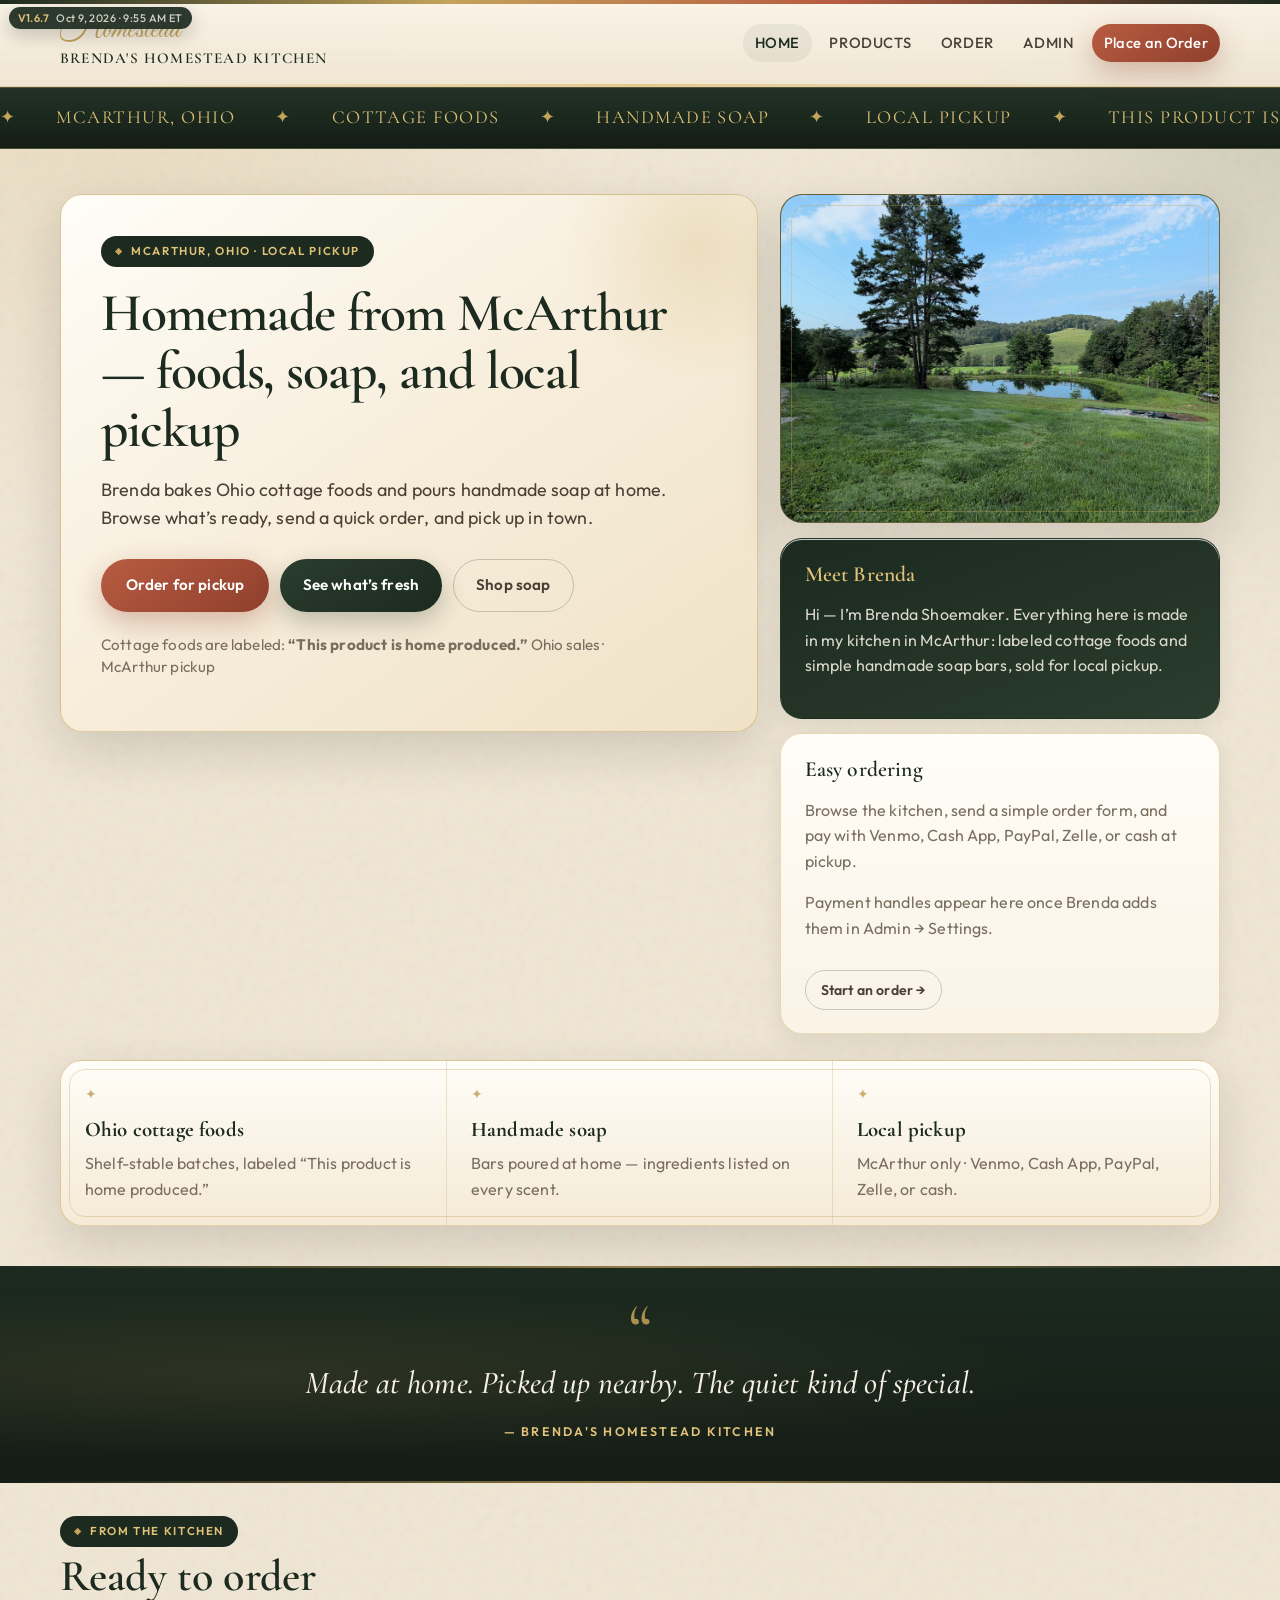
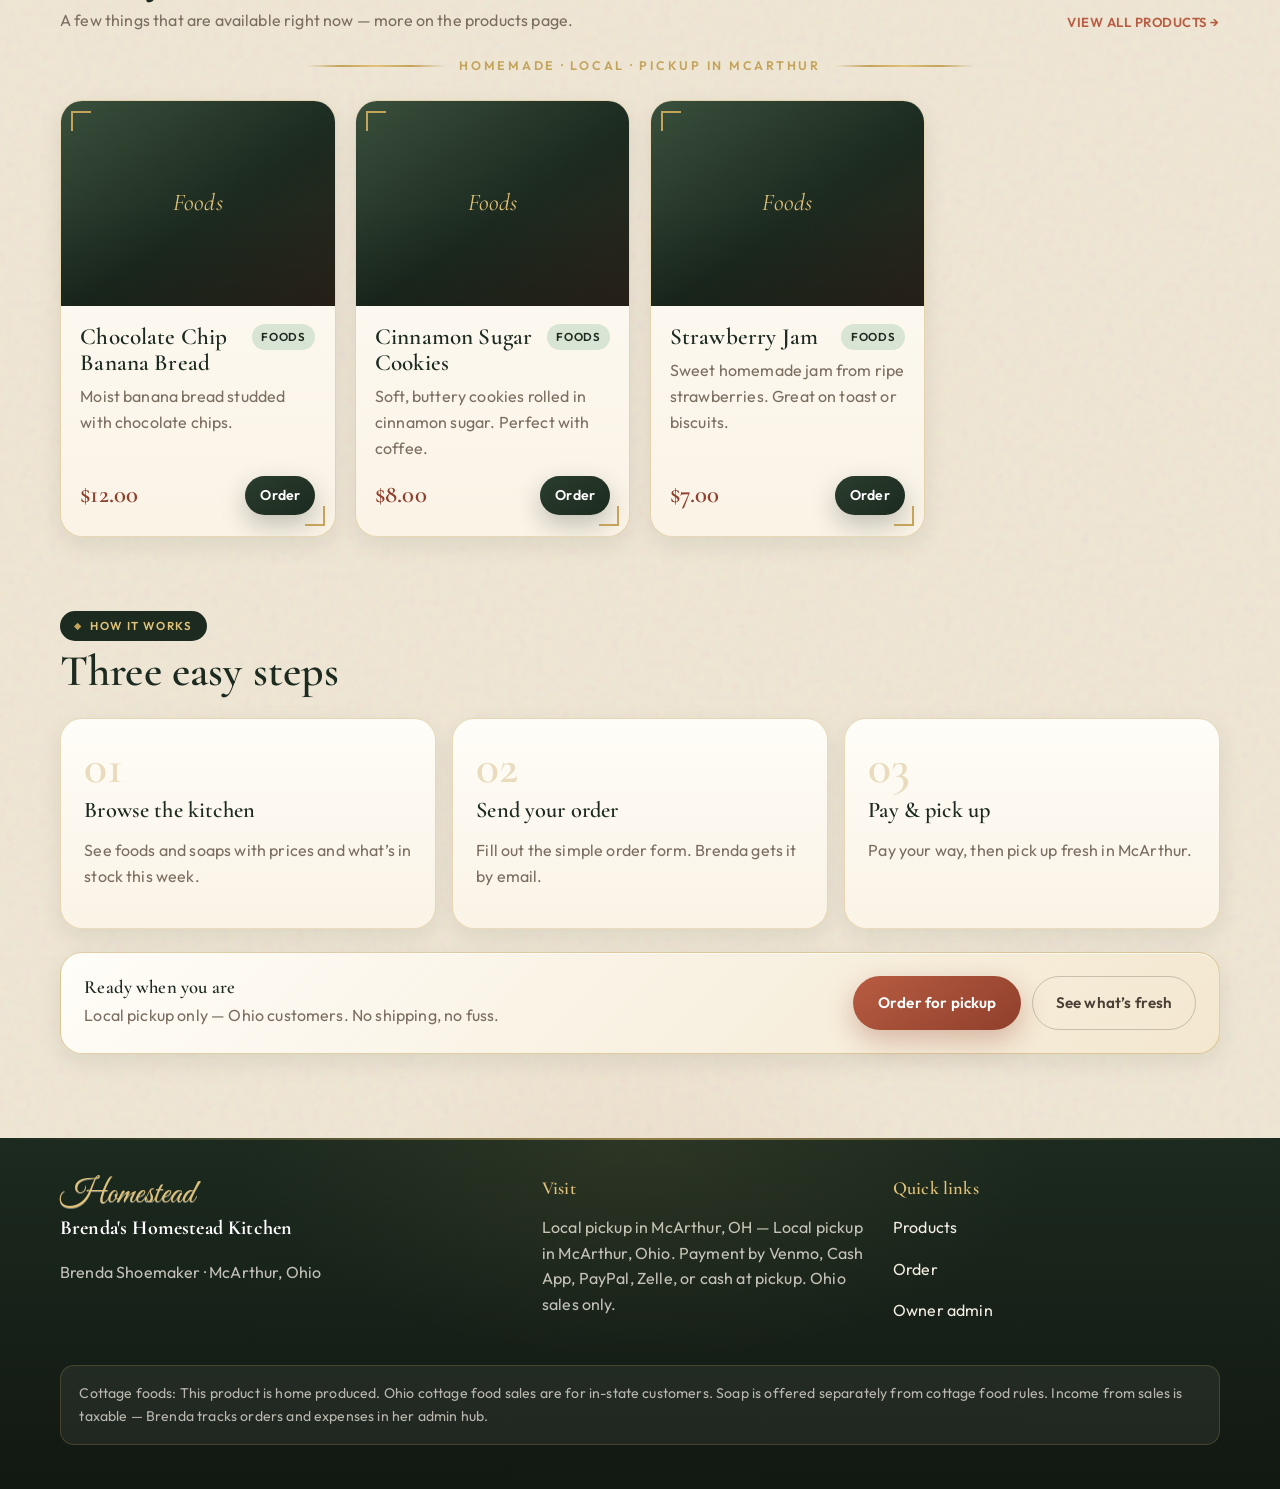
==== commit 74d4cb45: "Expand old-school recipes with full ingredients and steps (v1.6.7) Grow the heritage library to 20 r" ====
--- a/index.html
+++ b/index.html
@@ -8,7 +8,7 @@
   <link rel="preconnect" href="https://fonts.googleapis.com" />
   <link rel="preconnect" href="https://fonts.gstatic.com" crossorigin />
   <link href="https://fonts.googleapis.com/css2?family=Cormorant+Garamond:ital,wght@0,500;0,600;0,700;1,500&family=Great+Vibes&family=Outfit:wght@400;500;600;700&display=swap" rel="stylesheet" />
-  <link rel="stylesheet" href="css/styles.css?v=goals-v166" />
+  <link rel="stylesheet" href="css/styles.css?v=goals-v167" />
 </head>
 <body>
   <header class="site-header">
@@ -199,7 +199,7 @@
     </div>
   </footer>
 
-  <script src="js/store.js?v=goals-v166"></script>
+  <script src="js/store.js?v=goals-v167"></script>
   <script>
     (function () {
       BHK.ensureSoapSamples();
--- a/css/styles.css
+++ b/css/styles.css
@@ -1743,6 +1743,52 @@
   font-size: 1.05rem;
 }
 
+.heritage-recipe-details {
+  margin: 0.35rem 0 1rem;
+  padding: 0.85rem 1rem;
+  border: 1px solid rgba(196, 163, 90, 0.4);
+  border-radius: calc(var(--radius) - 4px);
+  background: rgba(255, 253, 248, 0.7);
+}
+
+.heritage-recipe-details summary {
+  cursor: pointer;
+  font-weight: 700;
+  color: var(--forest);
+  font-family: var(--font-display);
+  font-size: 1.15rem;
+}
+
+.heritage-ingredients,
+.heritage-steps {
+  margin: 0.35rem 0 0;
+  padding-left: 1.2rem;
+}
+
+.heritage-ingredients li,
+.heritage-steps li {
+  margin: 0.35rem 0;
+  line-height: 1.45;
+}
+
+.heritage-steps {
+  list-style: none;
+  padding-left: 0;
+}
+
+.heritage-step-num {
+  font-weight: 700;
+  color: var(--brass);
+  margin-right: 0.25rem;
+}
+
+.heritage-toolbar label input,
+.heritage-toolbar label select {
+  display: block;
+  margin-top: 0.3rem;
+  min-width: 11rem;
+}
+
 .heritage-card textarea {
   width: 100%;
   margin-top: 0.35rem;
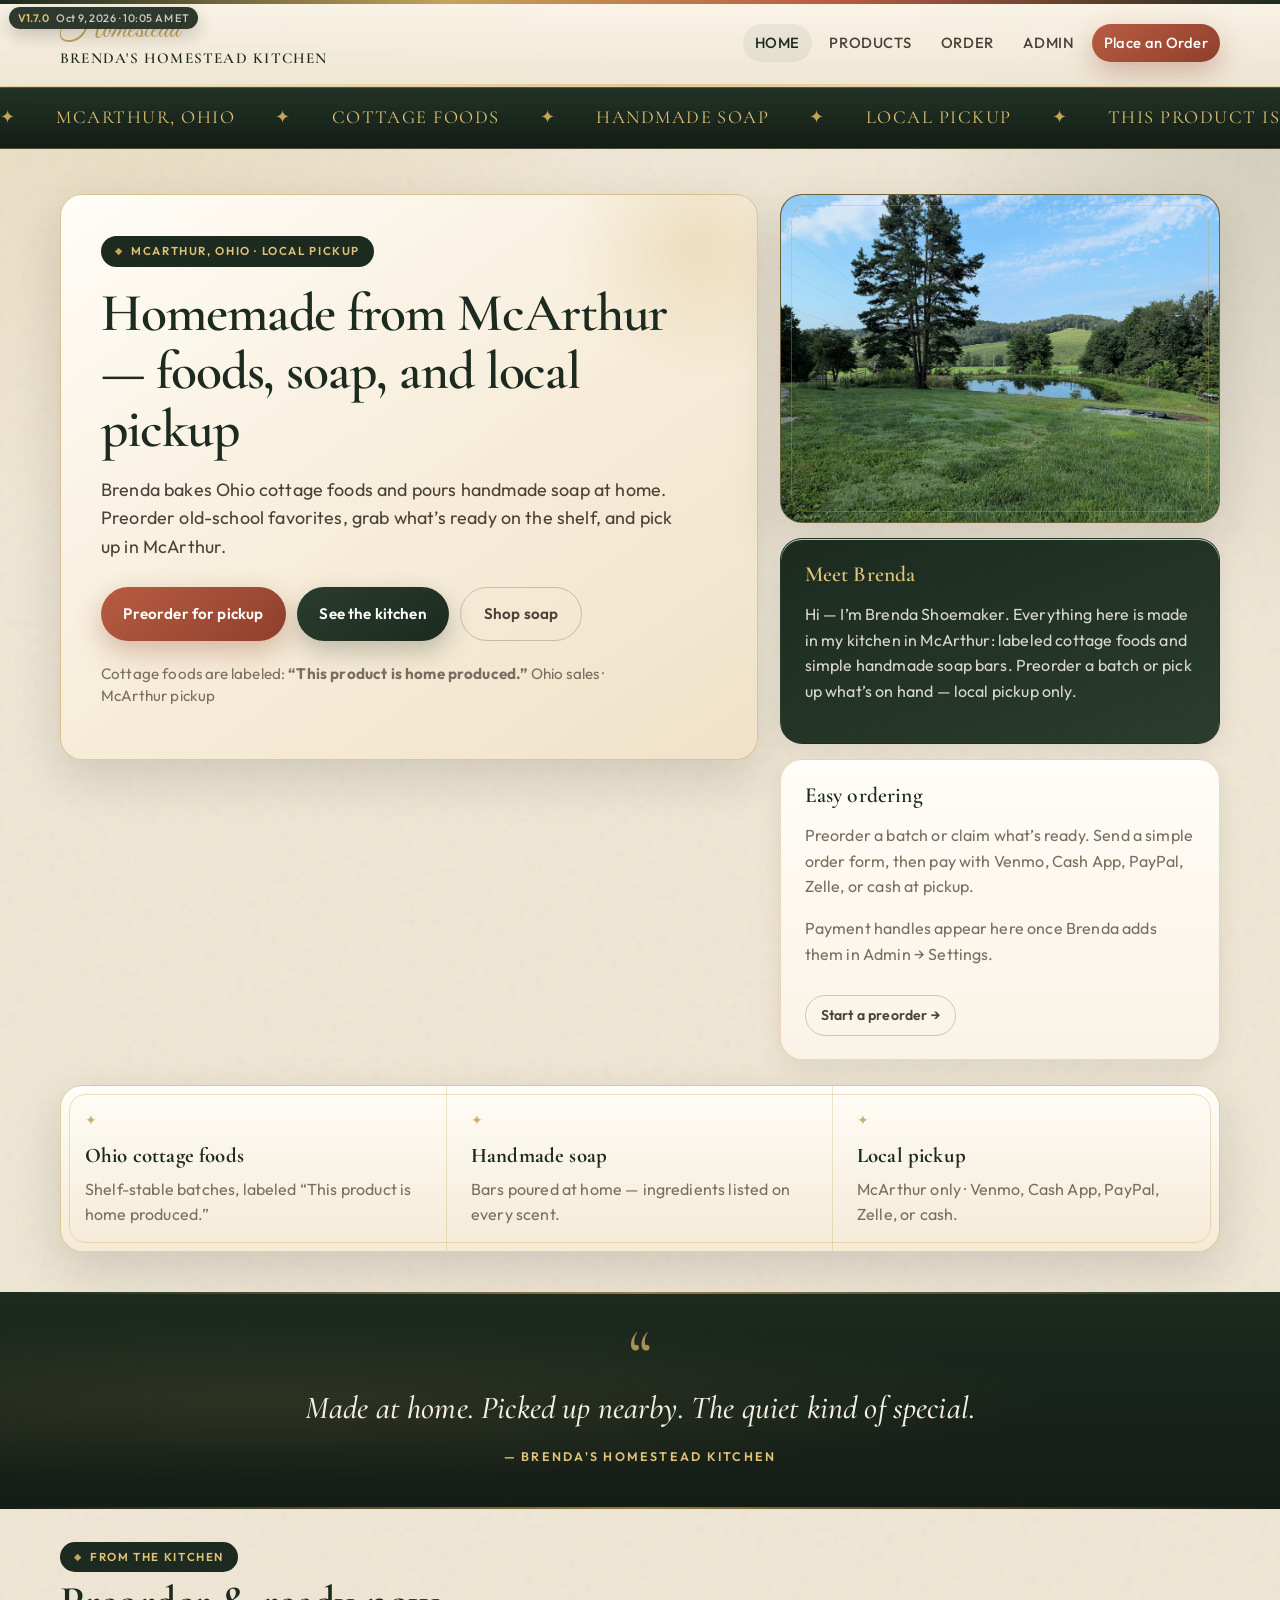
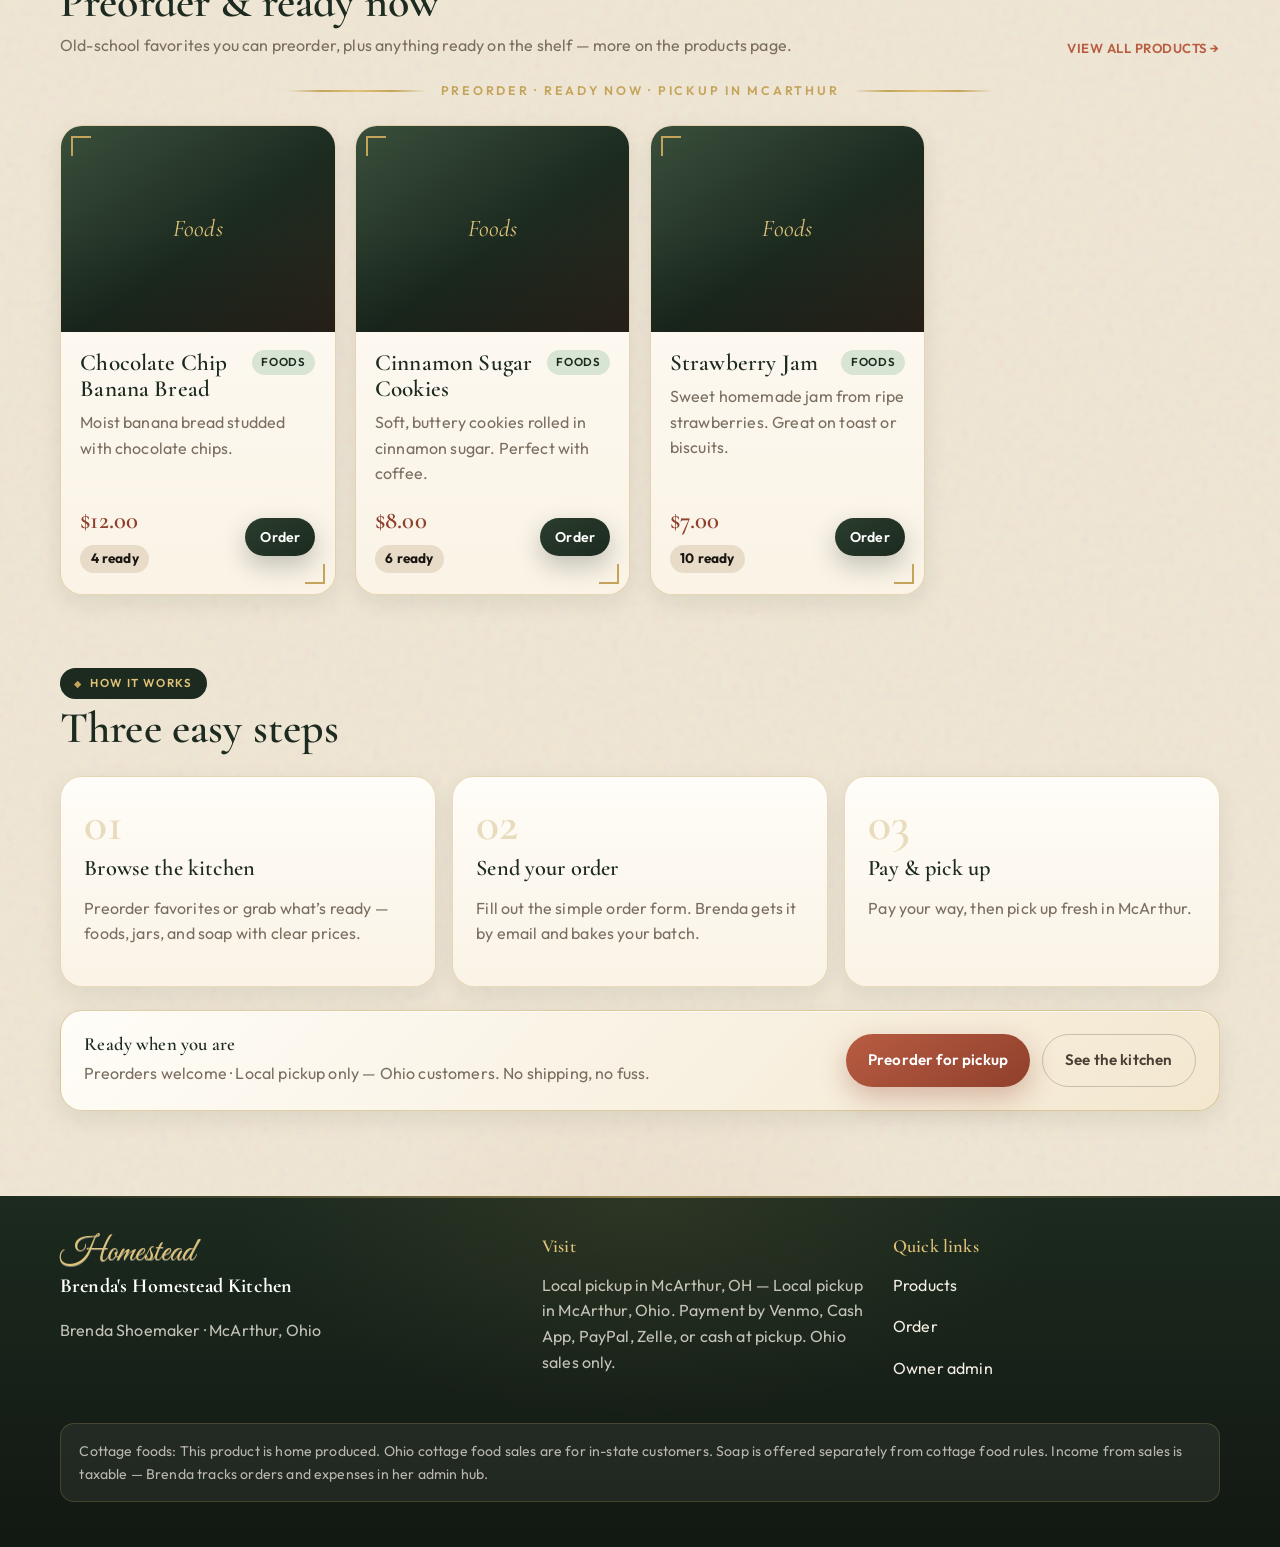
==== commit f9b9cc7b: "Add heritage preorder products and dual fulfillment (v1.7.0) Seed all 20 old-school recipes as shop " ====
--- a/index.html
+++ b/index.html
@@ -8,7 +8,7 @@
   <link rel="preconnect" href="https://fonts.googleapis.com" />
   <link rel="preconnect" href="https://fonts.gstatic.com" crossorigin />
   <link href="https://fonts.googleapis.com/css2?family=Cormorant+Garamond:ital,wght@0,500;0,600;0,700;1,500&family=Great+Vibes&family=Outfit:wght@400;500;600;700&display=swap" rel="stylesheet" />
-  <link rel="stylesheet" href="css/styles.css?v=goals-v167" />
+  <link rel="stylesheet" href="css/styles.css?v=goals-v170" />
 </head>
 <body>
   <header class="site-header">
@@ -50,11 +50,11 @@
           <span class="eyebrow">McArthur, Ohio · Local pickup</span>
           <h1>Homemade from McArthur — foods, soap, and local pickup</h1>
           <p class="lead" id="tagline">
-            Brenda bakes Ohio cottage foods and pours handmade soap at home. Browse what’s ready, send a quick order, and pick up in town.
+            Brenda bakes Ohio cottage foods and pours handmade soap at home. Preorder old-school favorites, grab what’s ready on the shelf, and pick up in McArthur.
           </p>
           <div class="hero-actions">
-            <a class="btn btn-primary" href="order.html">Order for pickup</a>
-            <a class="btn btn-secondary" href="products.html">See what’s fresh</a>
+            <a class="btn btn-primary" href="order.html">Preorder for pickup</a>
+            <a class="btn btn-secondary" href="products.html">See the kitchen</a>
             <a class="btn btn-ghost" href="products.html?cat=soap">Shop soap</a>
           </div>
           <p class="hero-trust muted">
@@ -74,9 +74,9 @@
           </div>
           <div class="panel side-card">
             <h3>Easy ordering</h3>
-            <p class="muted">Browse the kitchen, send a simple order form, and pay with Venmo, Cash App, PayPal, Zelle, or cash at pickup.</p>
+            <p class="muted">Preorder a batch or claim what’s ready. Send a simple order form, then pay with Venmo, Cash App, PayPal, Zelle, or cash at pickup.</p>
             <p id="paymentHints" class="muted"></p>
-            <a class="btn btn-ghost btn-small" href="order.html" style="margin-top:.75rem;">Start an order →</a>
+            <a class="btn btn-ghost btn-small" href="order.html" style="margin-top:.75rem;">Start a preorder →</a>
           </div>
         </div>
       </div>
@@ -127,12 +127,12 @@
         <div class="section-head">
           <div>
             <span class="eyebrow">From the kitchen</span>
-            <h2>Ready to order</h2>
-            <p class="muted" style="margin:.4rem 0 0;">A few things that are available right now — more on the products page.</p>
+            <h2>Preorder &amp; ready now</h2>
+            <p class="muted" style="margin:.4rem 0 0;">Old-school favorites you can preorder, plus anything ready on the shelf — more on the products page.</p>
           </div>
           <a href="products.html">View all products →</a>
         </div>
-        <div class="ornament">Homemade · Local · Pickup in McArthur</div>
+        <div class="ornament">Preorder · Ready now · Pickup in McArthur</div>
         <div class="product-grid" id="homeProducts"></div>
       </div>
     </section>
@@ -149,12 +149,12 @@
           <div class="info-card panel">
             <div class="step-num">01</div>
             <h3>Browse the kitchen</h3>
-            <p class="muted">See foods and soaps with prices and what’s in stock this week.</p>
+            <p class="muted">Preorder favorites or grab what’s ready — foods, jars, and soap with clear prices.</p>
           </div>
           <div class="info-card panel">
             <div class="step-num">02</div>
             <h3>Send your order</h3>
-            <p class="muted">Fill out the simple order form. Brenda gets it by email.</p>
+            <p class="muted">Fill out the simple order form. Brenda gets it by email and bakes your batch.</p>
           </div>
           <div class="info-card panel">
             <div class="step-num">03</div>
@@ -165,11 +165,11 @@
         <div class="landing-cta panel" style="margin-top:1.4rem;">
           <div>
             <h3 style="margin:0 0 .35rem;">Ready when you are</h3>
-            <p class="muted" style="margin:0;">Local pickup only — Ohio customers. No shipping, no fuss.</p>
+            <p class="muted" style="margin:0;">Preorders welcome · Local pickup only — Ohio customers. No shipping, no fuss.</p>
           </div>
           <div class="hero-actions" style="margin-top:0;">
-            <a class="btn btn-primary" href="order.html">Order for pickup</a>
-            <a class="btn btn-ghost" href="products.html">See what’s fresh</a>
+            <a class="btn btn-primary" href="order.html">Preorder for pickup</a>
+            <a class="btn btn-ghost" href="products.html">See the kitchen</a>
           </div>
         </div>
       </div>
@@ -199,10 +199,11 @@
     </div>
   </footer>
 
-  <script src="js/store.js?v=goals-v167"></script>
+  <script src="js/store.js?v=goals-v170"></script>
   <script>
     (function () {
       BHK.ensureSoapSamples();
+      BHK.ensureHeritageProducts();
       const navToggle = document.getElementById("navToggle");
       const navLinks = document.getElementById("navLinks");
       navToggle.addEventListener("click", () => navLinks.classList.toggle("open"));
@@ -240,22 +241,37 @@
         grid.innerHTML = '<div class="empty-state panel">Products will show here after Brenda adds them in the admin page.</div>';
         return;
       }
-      grid.innerHTML = products.map((p) => `
+      grid.innerHTML = products.map((p) => {
+        const imgSrc = BHK.productImageSrc(p.image);
+        const f = BHK.normalizeFulfillment(p.fulfillment);
+        const qty = Number(p.quantityOnHand || 0);
+        const cta = f === "preorder" || (f === "both" && qty <= 0) ? "Preorder" : "Order";
+        const badge =
+          f === "preorder" || f === "both"
+            ? '<span class="badge badge-preorder">Preorder</span>'
+            : qty > 0
+              ? '<span class="qty-pill">' + qty + " ready</span>"
+              : "";
+        return `
         <article class="product-card">
-          <div class="product-image">${p.image ? `<img src="${p.image}" alt="${escapeHtml(p.name)}" />` : escapeHtml(BHK.categoryShort(p.category))}</div>
+          <div class="product-image">${imgSrc ? `<img src="${imgSrc}" alt="${escapeHtml(p.name)}" />` : escapeHtml(BHK.categoryShort(p.category))}</div>
           <div class="product-body">
             <div style="display:flex;justify-content:space-between;gap:.5rem;align-items:start;">
               <h3 style="margin:0;font-size:1.45rem;">${escapeHtml(p.name)}</h3>
               <span class="badge">${escapeHtml(BHK.categoryShort(p.category))}</span>
             </div>
             <p class="muted" style="margin:0;flex:1;">${escapeHtml(p.description || "")}</p>
-            <div style="display:flex;justify-content:space-between;align-items:center;gap:.75rem;margin-top:.4rem;">
-              <div class="price">${BHK.money(p.price)}</div>
-              <a class="btn btn-secondary btn-small" href="order.html?product=${encodeURIComponent(p.id)}">Order</a>
+            <div style="display:flex;justify-content:space-between;align-items:center;gap:.75rem;margin-top:.4rem;flex-wrap:wrap;">
+              <div>
+                <div class="price">${BHK.money(p.price)}</div>
+                <div style="margin-top:.25rem;">${badge}</div>
+              </div>
+              <a class="btn btn-secondary btn-small" href="order.html?product=${encodeURIComponent(p.id)}">${cta}</a>
             </div>
           </div>
         </article>
-      `).join("");
+      `;
+      }).join("");
 
       function escapeHtml(str) {
         return String(str || "")
--- a/css/styles.css
+++ b/css/styles.css
@@ -669,6 +669,12 @@
   color: #8f3b2e;
 }
 
+.badge-preorder {
+  background: #e4ecdf;
+  color: #2f4a34;
+  border: 1px solid rgba(61, 90, 64, 0.25);
+}
+
 /* ——— Steps / info ——— */
 .steps-grid {
   display: grid;
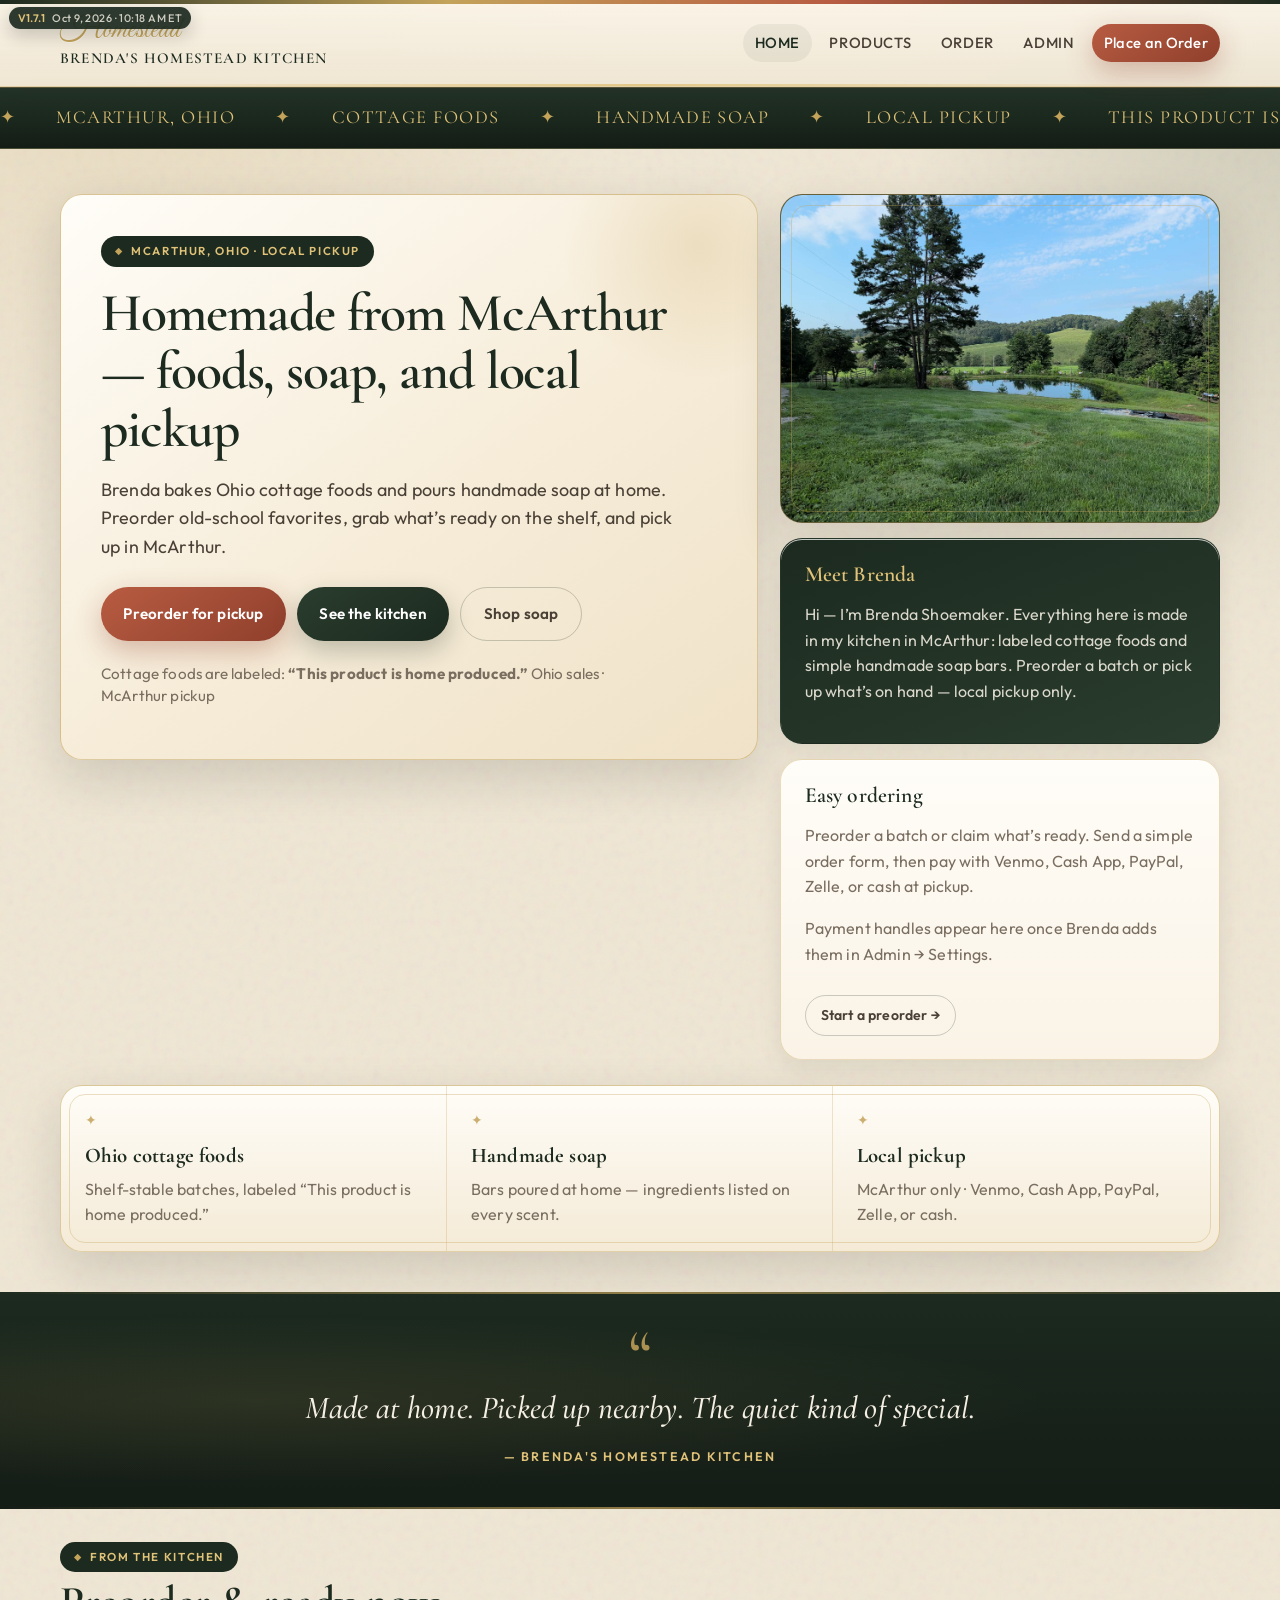
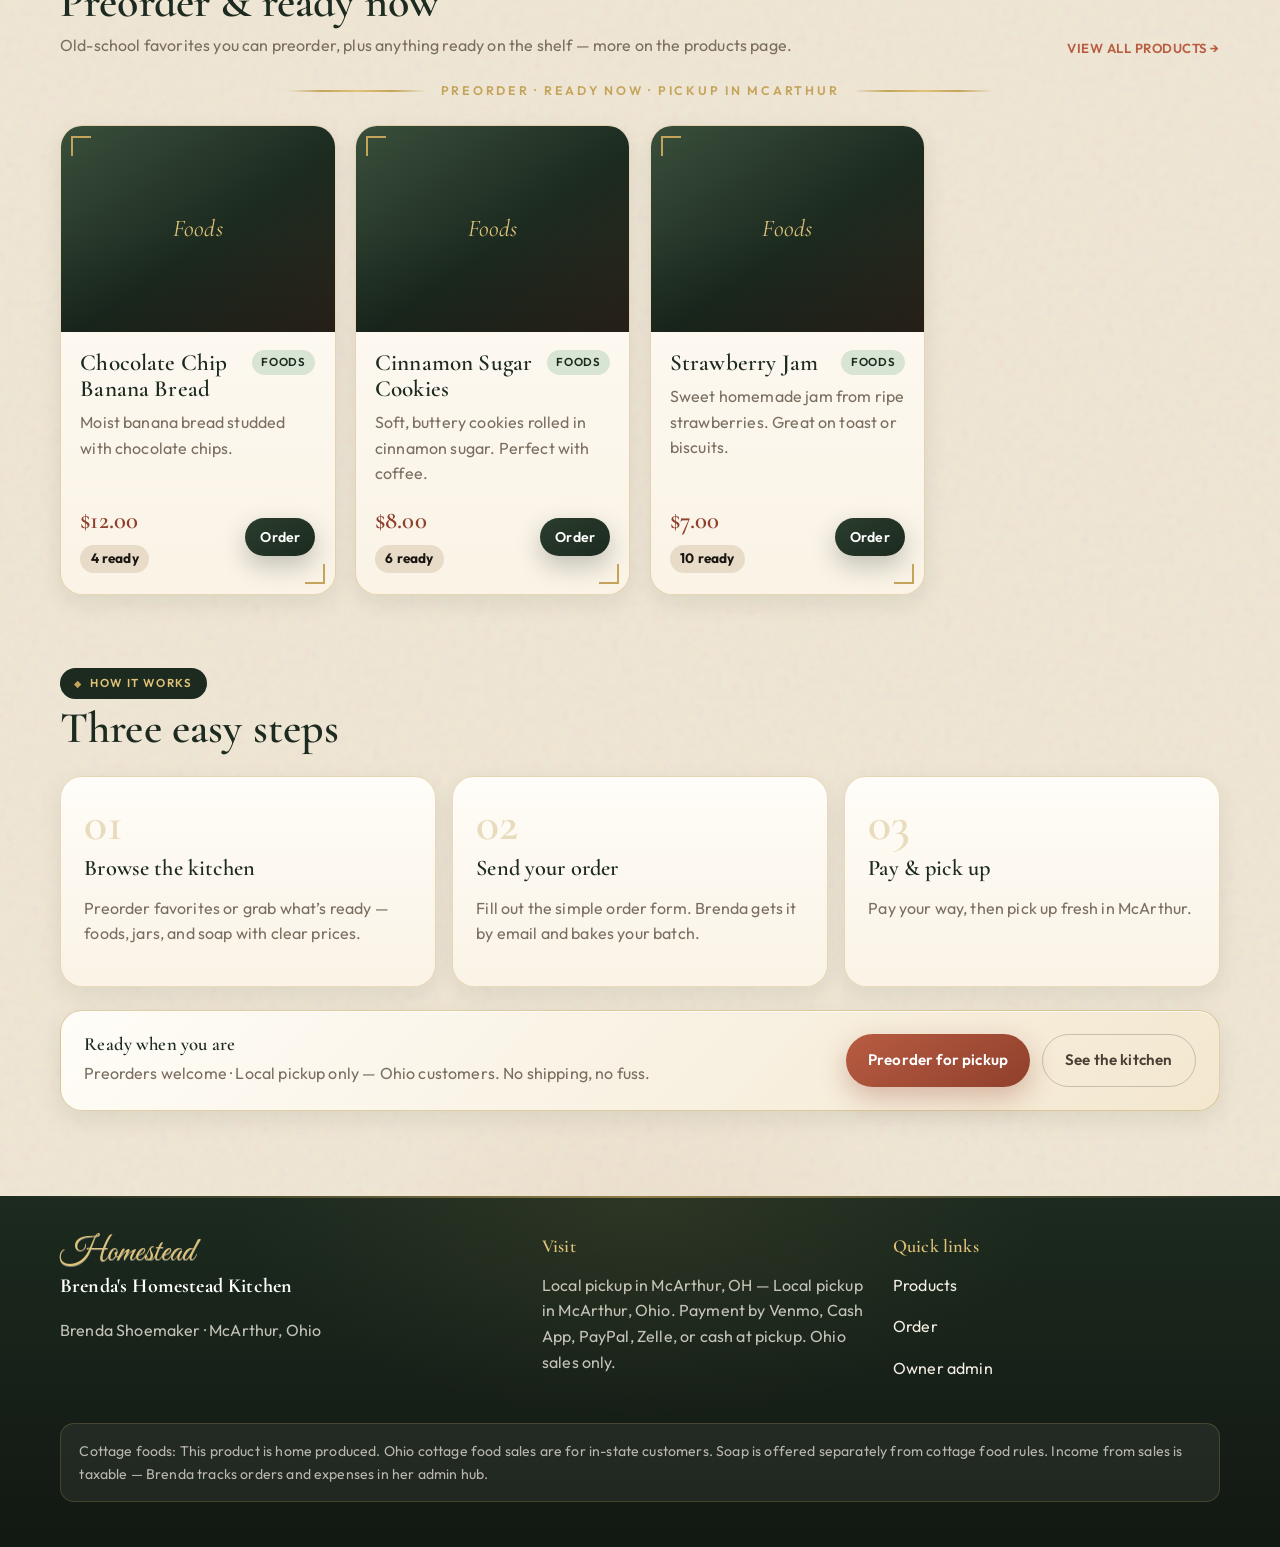
==== commit 451bfb43: "Hide pawpaw/persimmon from orders; add bulk ingredient links (v1.7.1) Take hard-to-source seasonal f" ====
--- a/index.html
+++ b/index.html
@@ -8,7 +8,7 @@
   <link rel="preconnect" href="https://fonts.googleapis.com" />
   <link rel="preconnect" href="https://fonts.gstatic.com" crossorigin />
   <link href="https://fonts.googleapis.com/css2?family=Cormorant+Garamond:ital,wght@0,500;0,600;0,700;1,500&family=Great+Vibes&family=Outfit:wght@400;500;600;700&display=swap" rel="stylesheet" />
-  <link rel="stylesheet" href="css/styles.css?v=goals-v170" />
+  <link rel="stylesheet" href="css/styles.css?v=goals-v171" />
 </head>
 <body>
   <header class="site-header">
@@ -199,7 +199,7 @@
     </div>
   </footer>
 
-  <script src="js/store.js?v=goals-v170"></script>
+  <script src="js/store.js?v=goals-v171"></script>
   <script>
     (function () {
       BHK.ensureSoapSamples();
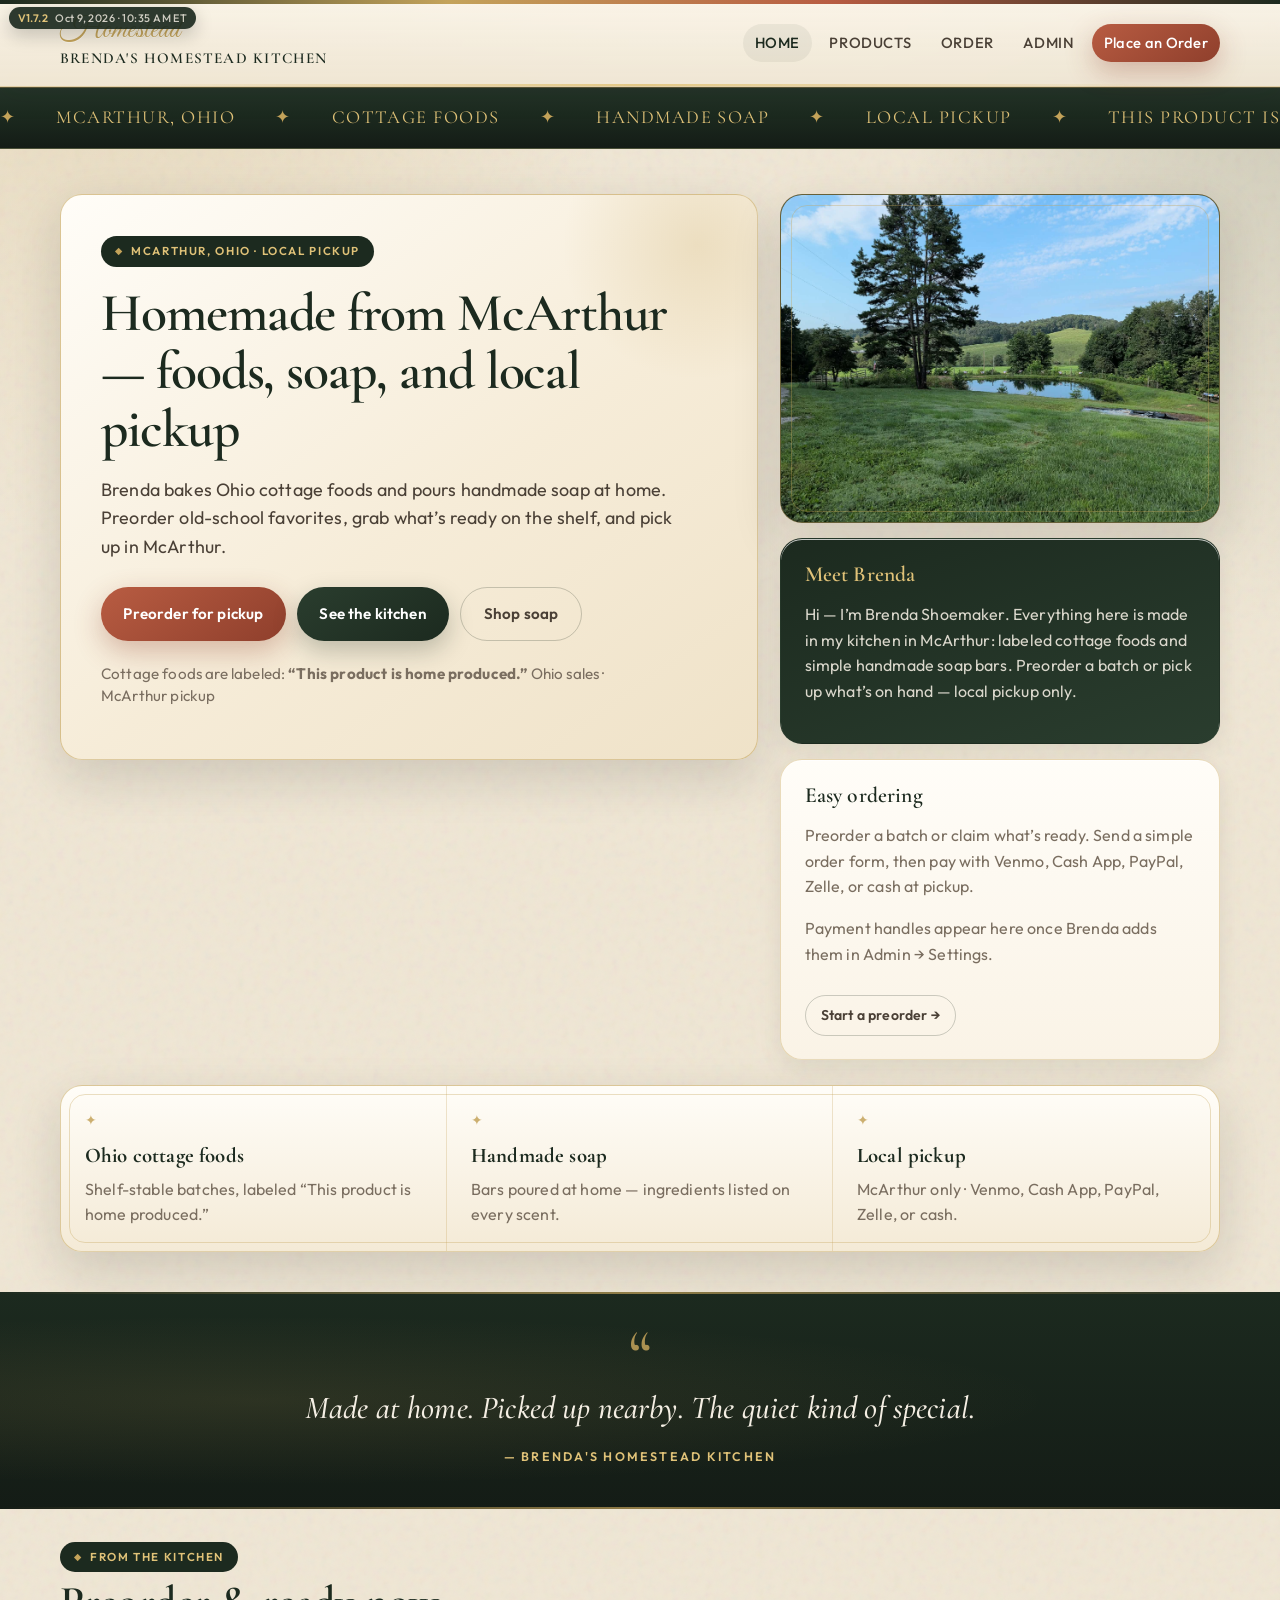
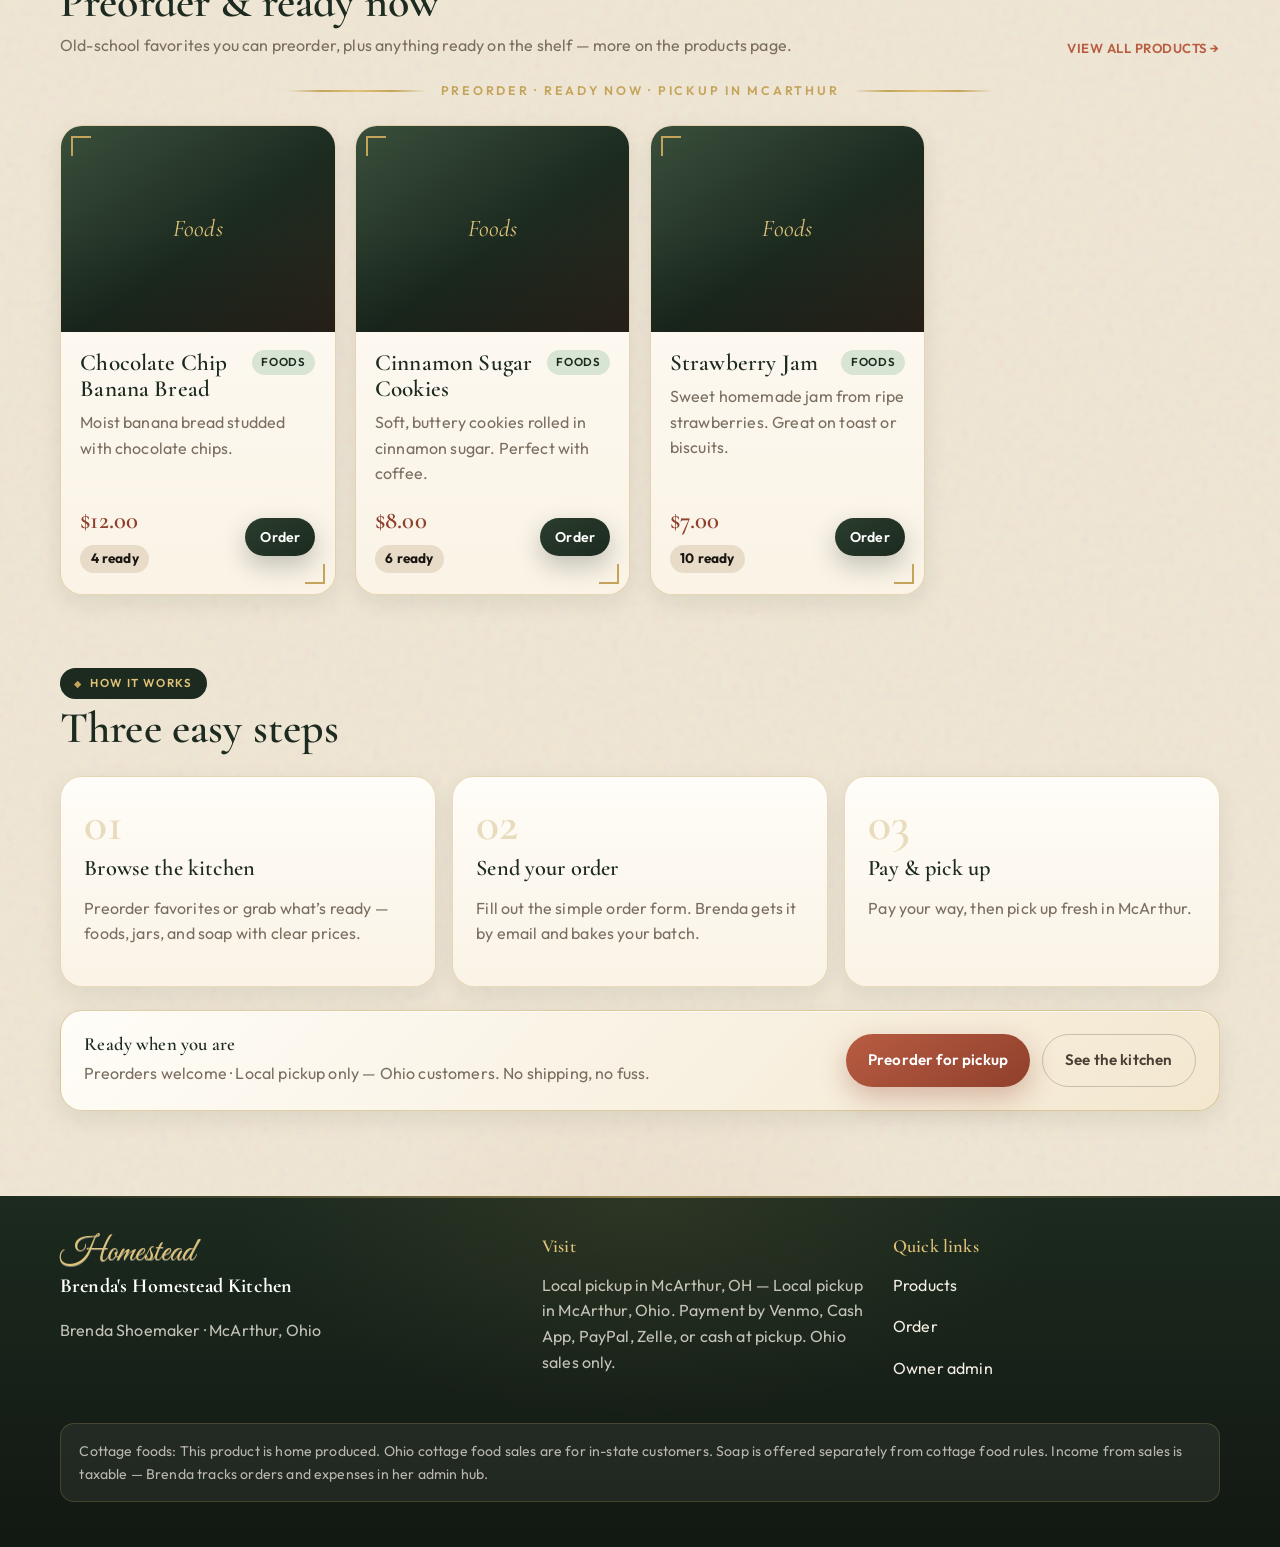
==== commit 5d50df3a: "Add admin order trends and King Arthur flour guide (v1.7.2) Rank most-ordered products on Admin Home" ====
--- a/index.html
+++ b/index.html
@@ -8,7 +8,7 @@
   <link rel="preconnect" href="https://fonts.googleapis.com" />
   <link rel="preconnect" href="https://fonts.gstatic.com" crossorigin />
   <link href="https://fonts.googleapis.com/css2?family=Cormorant+Garamond:ital,wght@0,500;0,600;0,700;1,500&family=Great+Vibes&family=Outfit:wght@400;500;600;700&display=swap" rel="stylesheet" />
-  <link rel="stylesheet" href="css/styles.css?v=goals-v171" />
+  <link rel="stylesheet" href="css/styles.css?v=goals-v172" />
 </head>
 <body>
   <header class="site-header">
@@ -199,7 +199,7 @@
     </div>
   </footer>
 
-  <script src="js/store.js?v=goals-v171"></script>
+  <script src="js/store.js?v=goals-v172"></script>
   <script>
     (function () {
       BHK.ensureSoapSamples();
--- a/css/styles.css
+++ b/css/styles.css
@@ -1368,6 +1368,83 @@
   margin-top: 0.2rem;
 }
 
+.trend-list {
+  list-style: none;
+  margin: 0;
+  padding: 0;
+  display: grid;
+  gap: 0.7rem;
+}
+
+.trend-row {
+  display: grid;
+  grid-template-columns: 1.75rem 1fr;
+  gap: 0.65rem;
+  align-items: start;
+}
+
+.trend-rank {
+  width: 1.75rem;
+  height: 1.75rem;
+  border-radius: 999px;
+  display: grid;
+  place-items: center;
+  font-size: 0.78rem;
+  font-weight: 700;
+  background: var(--sage-soft);
+  color: var(--forest);
+  margin-top: 0.1rem;
+}
+
+.trend-top {
+  display: flex;
+  justify-content: space-between;
+  gap: 0.75rem;
+  flex-wrap: wrap;
+  align-items: baseline;
+}
+
+.trend-meta {
+  font-size: 0.85rem;
+  color: var(--ink-muted, #5c6558);
+}
+
+.trend-track {
+  margin-top: 0.35rem;
+  height: 0.45rem;
+  border-radius: 999px;
+  background: rgba(61, 90, 64, 0.12);
+  overflow: hidden;
+}
+
+.trend-fill {
+  height: 100%;
+  border-radius: 999px;
+  background: linear-gradient(90deg, #3d5a40, #8a6b2f);
+}
+
+.flour-guide {
+  margin-top: 0.65rem;
+  padding: 0.75rem 0.85rem;
+  border-radius: 10px;
+  background: rgba(61, 90, 64, 0.06);
+  border: 1px solid rgba(61, 90, 64, 0.14);
+  font-size: 0.92rem;
+}
+
+.flour-guide > p {
+  margin: 0 0 0.55rem;
+}
+
+.flour-guide ul {
+  margin: 0;
+  padding-left: 1.1rem;
+}
+
+.flour-guide li {
+  margin: 0.35rem 0;
+}
+
 .thumb {
   width: 64px;
   height: 48px;
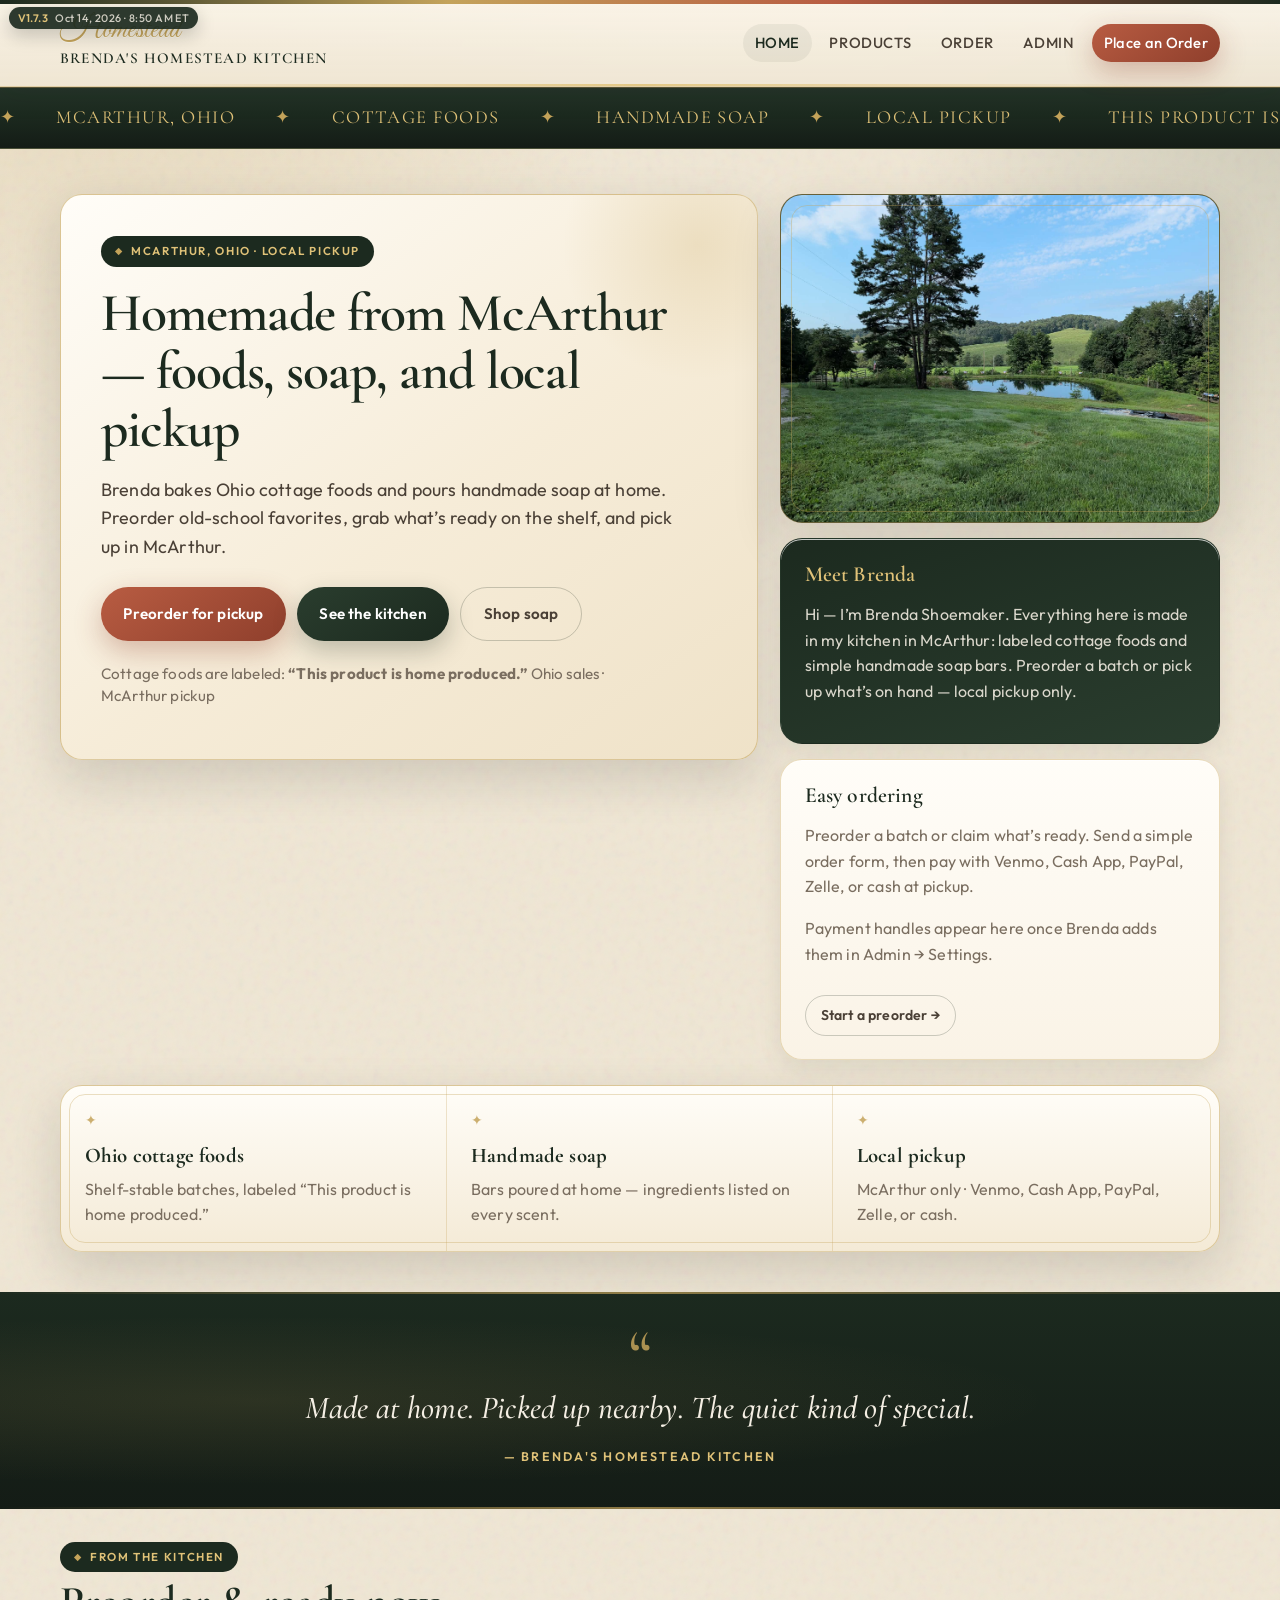
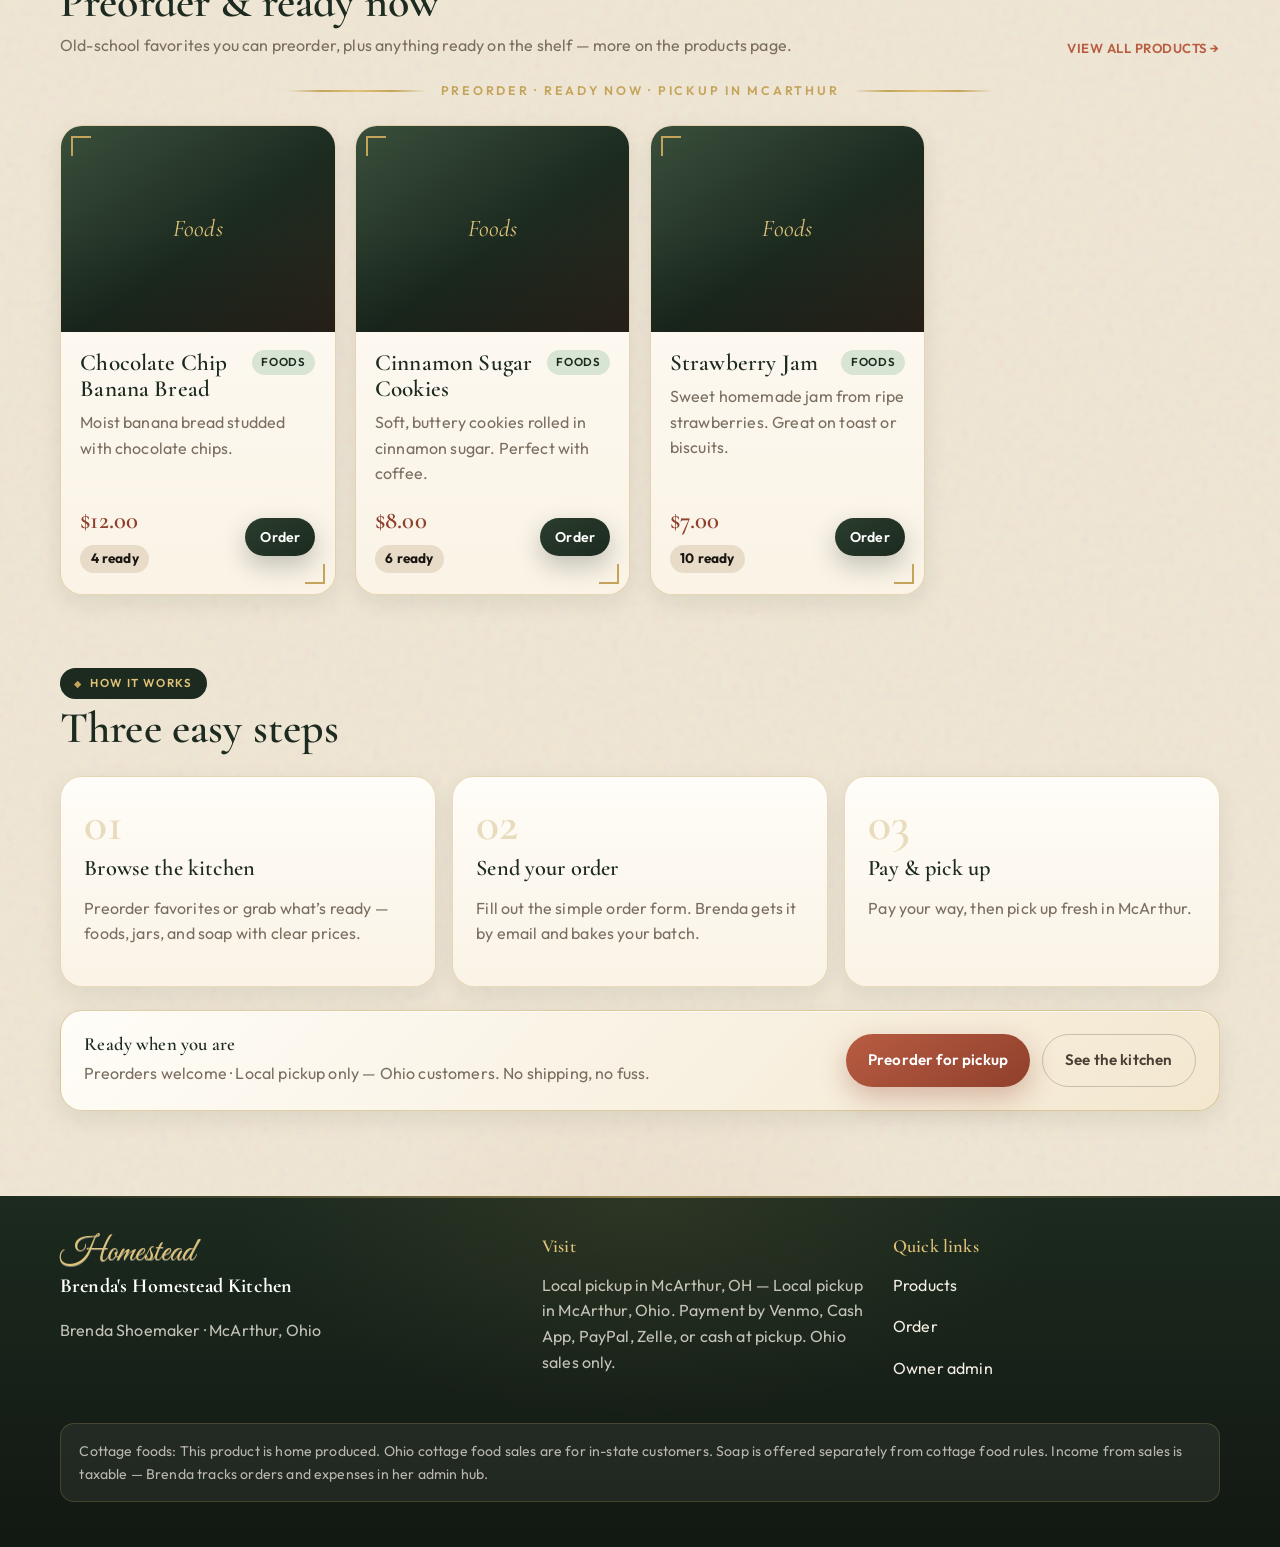
==== commit 06e79494: "Fix product Delete so removed items stay gone (v1.7.3) Track removedProductIds so heritage catalog s" ====
--- a/index.html
+++ b/index.html
@@ -8,7 +8,7 @@
   <link rel="preconnect" href="https://fonts.googleapis.com" />
   <link rel="preconnect" href="https://fonts.gstatic.com" crossorigin />
   <link href="https://fonts.googleapis.com/css2?family=Cormorant+Garamond:ital,wght@0,500;0,600;0,700;1,500&family=Great+Vibes&family=Outfit:wght@400;500;600;700&display=swap" rel="stylesheet" />
-  <link rel="stylesheet" href="css/styles.css?v=goals-v172" />
+  <link rel="stylesheet" href="css/styles.css?v=goals-v173" />
 </head>
 <body>
   <header class="site-header">
@@ -199,7 +199,7 @@
     </div>
   </footer>
 
-  <script src="js/store.js?v=goals-v172"></script>
+  <script src="js/store.js?v=goals-v173"></script>
   <script>
     (function () {
       BHK.ensureSoapSamples();
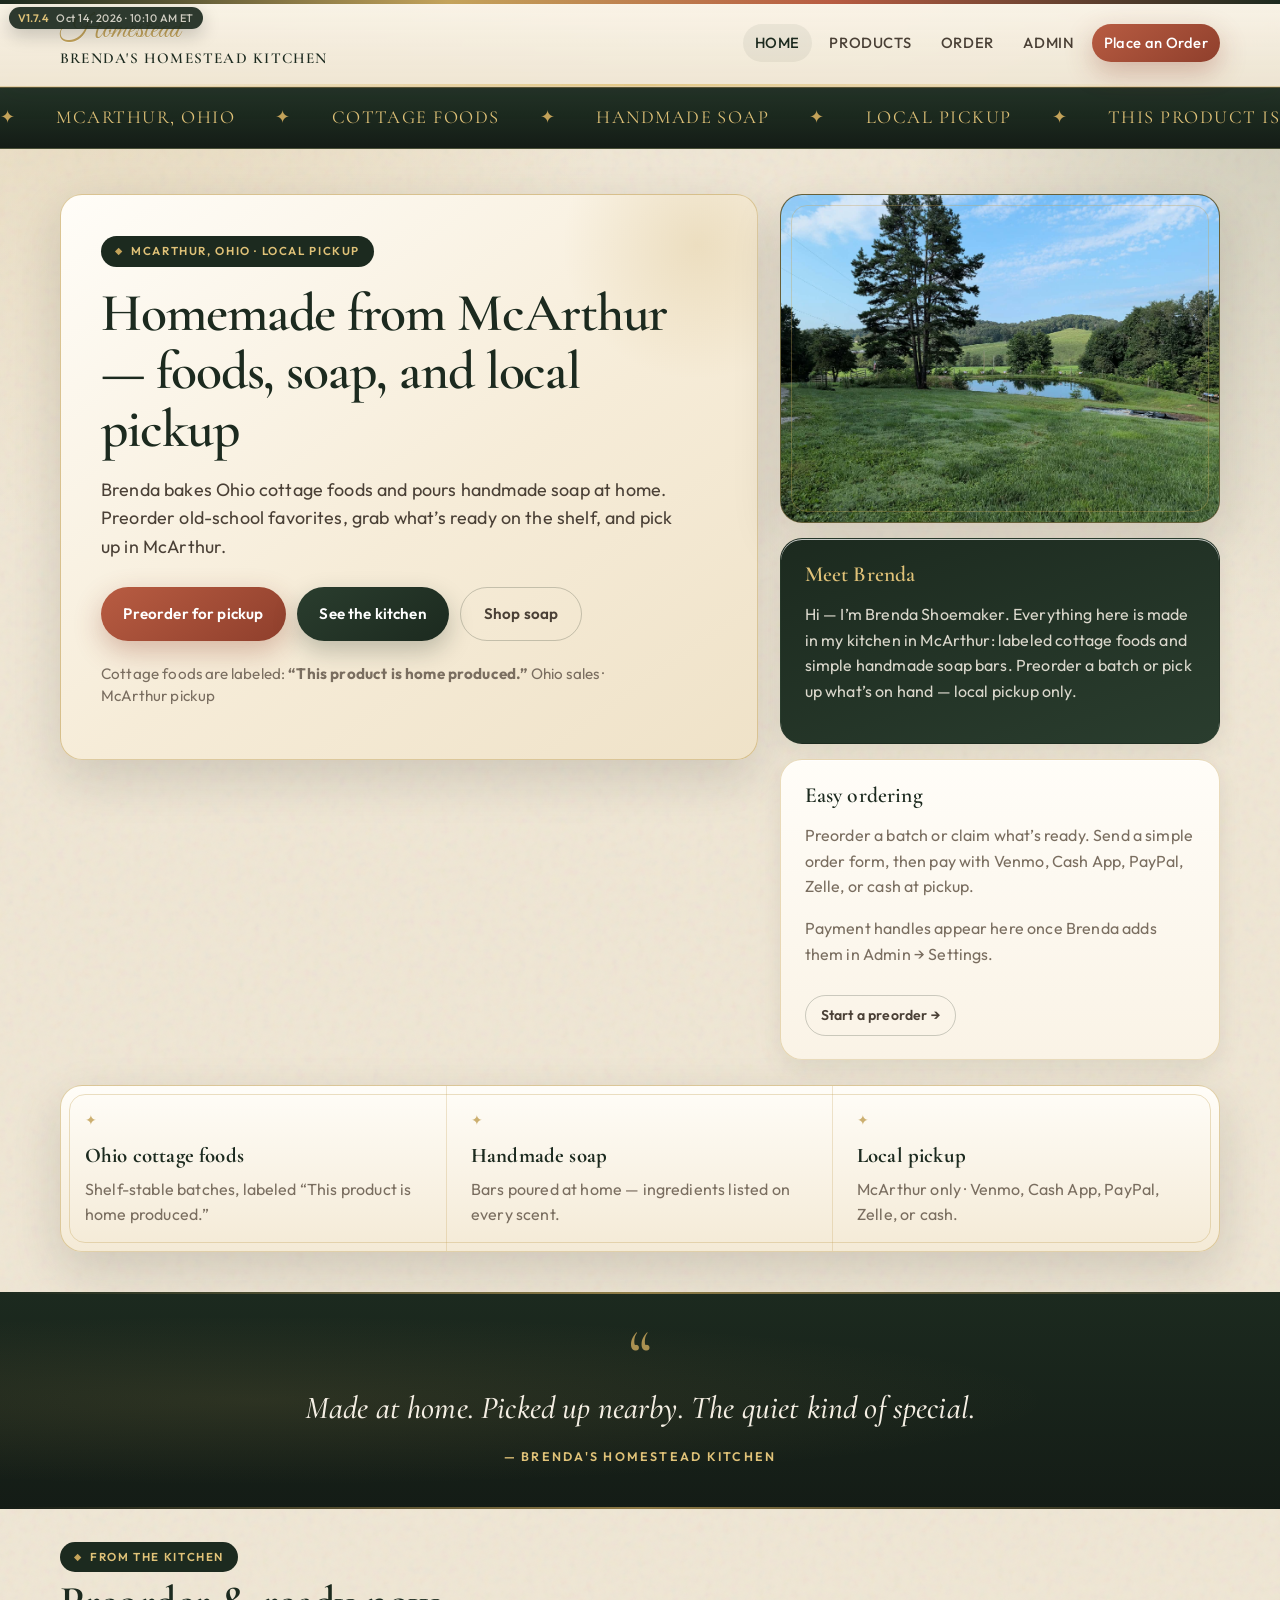
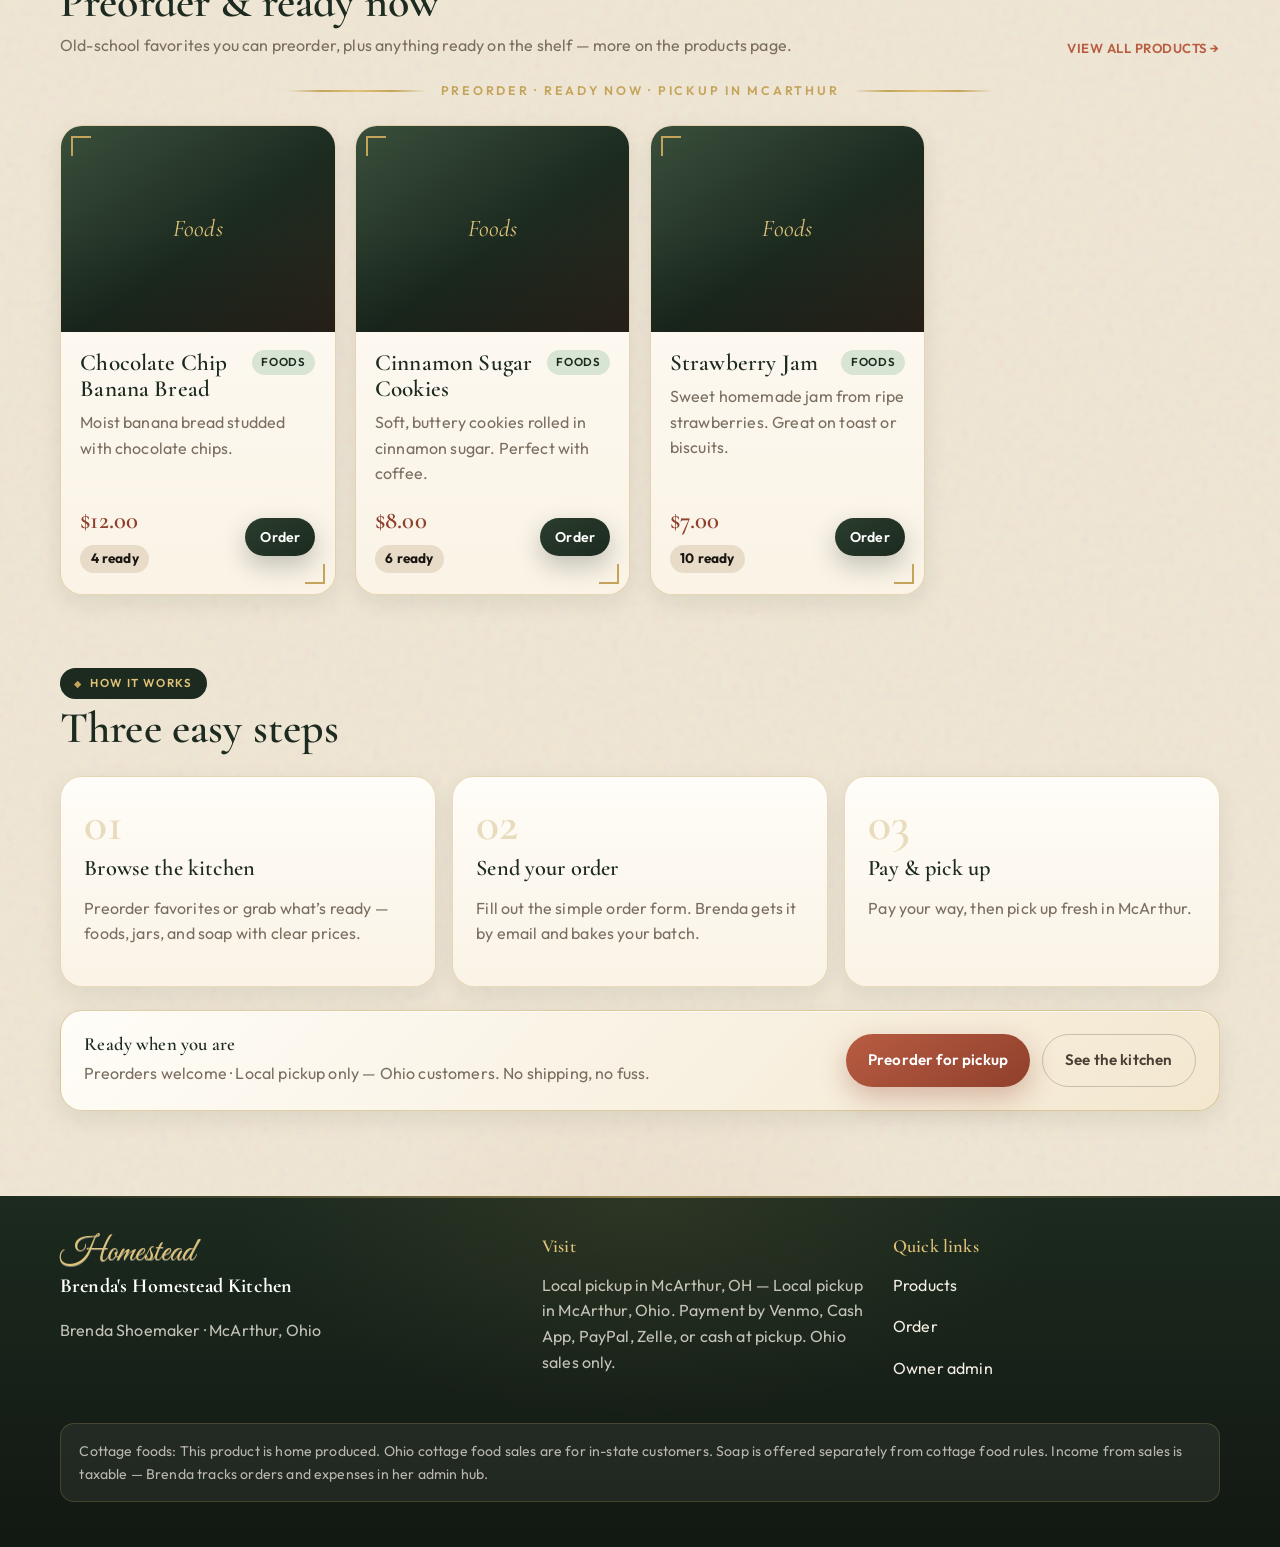
==== commit 00e8989e: "Add multi-select product delete and heritage restore panel (v1.7.4) Admin Products can select many r" ====
--- a/index.html
+++ b/index.html
@@ -8,7 +8,7 @@
   <link rel="preconnect" href="https://fonts.googleapis.com" />
   <link rel="preconnect" href="https://fonts.gstatic.com" crossorigin />
   <link href="https://fonts.googleapis.com/css2?family=Cormorant+Garamond:ital,wght@0,500;0,600;0,700;1,500&family=Great+Vibes&family=Outfit:wght@400;500;600;700&display=swap" rel="stylesheet" />
-  <link rel="stylesheet" href="css/styles.css?v=goals-v173" />
+  <link rel="stylesheet" href="css/styles.css?v=goals-v174" />
 </head>
 <body>
   <header class="site-header">
@@ -199,7 +199,7 @@
     </div>
   </footer>
 
-  <script src="js/store.js?v=goals-v173"></script>
+  <script src="js/store.js?v=goals-v174"></script>
   <script>
     (function () {
       BHK.ensureSoapSamples();
--- a/css/styles.css
+++ b/css/styles.css
@@ -1526,6 +1526,38 @@
   padding: 0.25rem 0.45rem;
 }
 
+.col-check {
+  width: 2.25rem;
+  text-align: center;
+  vertical-align: middle;
+}
+
+.col-check input {
+  width: 1.05rem;
+  height: 1.05rem;
+  cursor: pointer;
+}
+
+.heritage-restore-list {
+  list-style: none;
+  margin: 0;
+  padding: 0;
+  display: grid;
+  gap: 0.65rem;
+}
+
+.heritage-restore-row {
+  display: flex;
+  flex-wrap: wrap;
+  align-items: center;
+  justify-content: space-between;
+  gap: 0.65rem;
+  padding: 0.7rem 0.85rem;
+  border: 1px solid rgba(45, 74, 52, 0.14);
+  border-radius: 10px;
+  background: rgba(255, 252, 245, 0.7);
+}
+
 .box-done {
   background: var(--forest) !important;
   color: #fff;
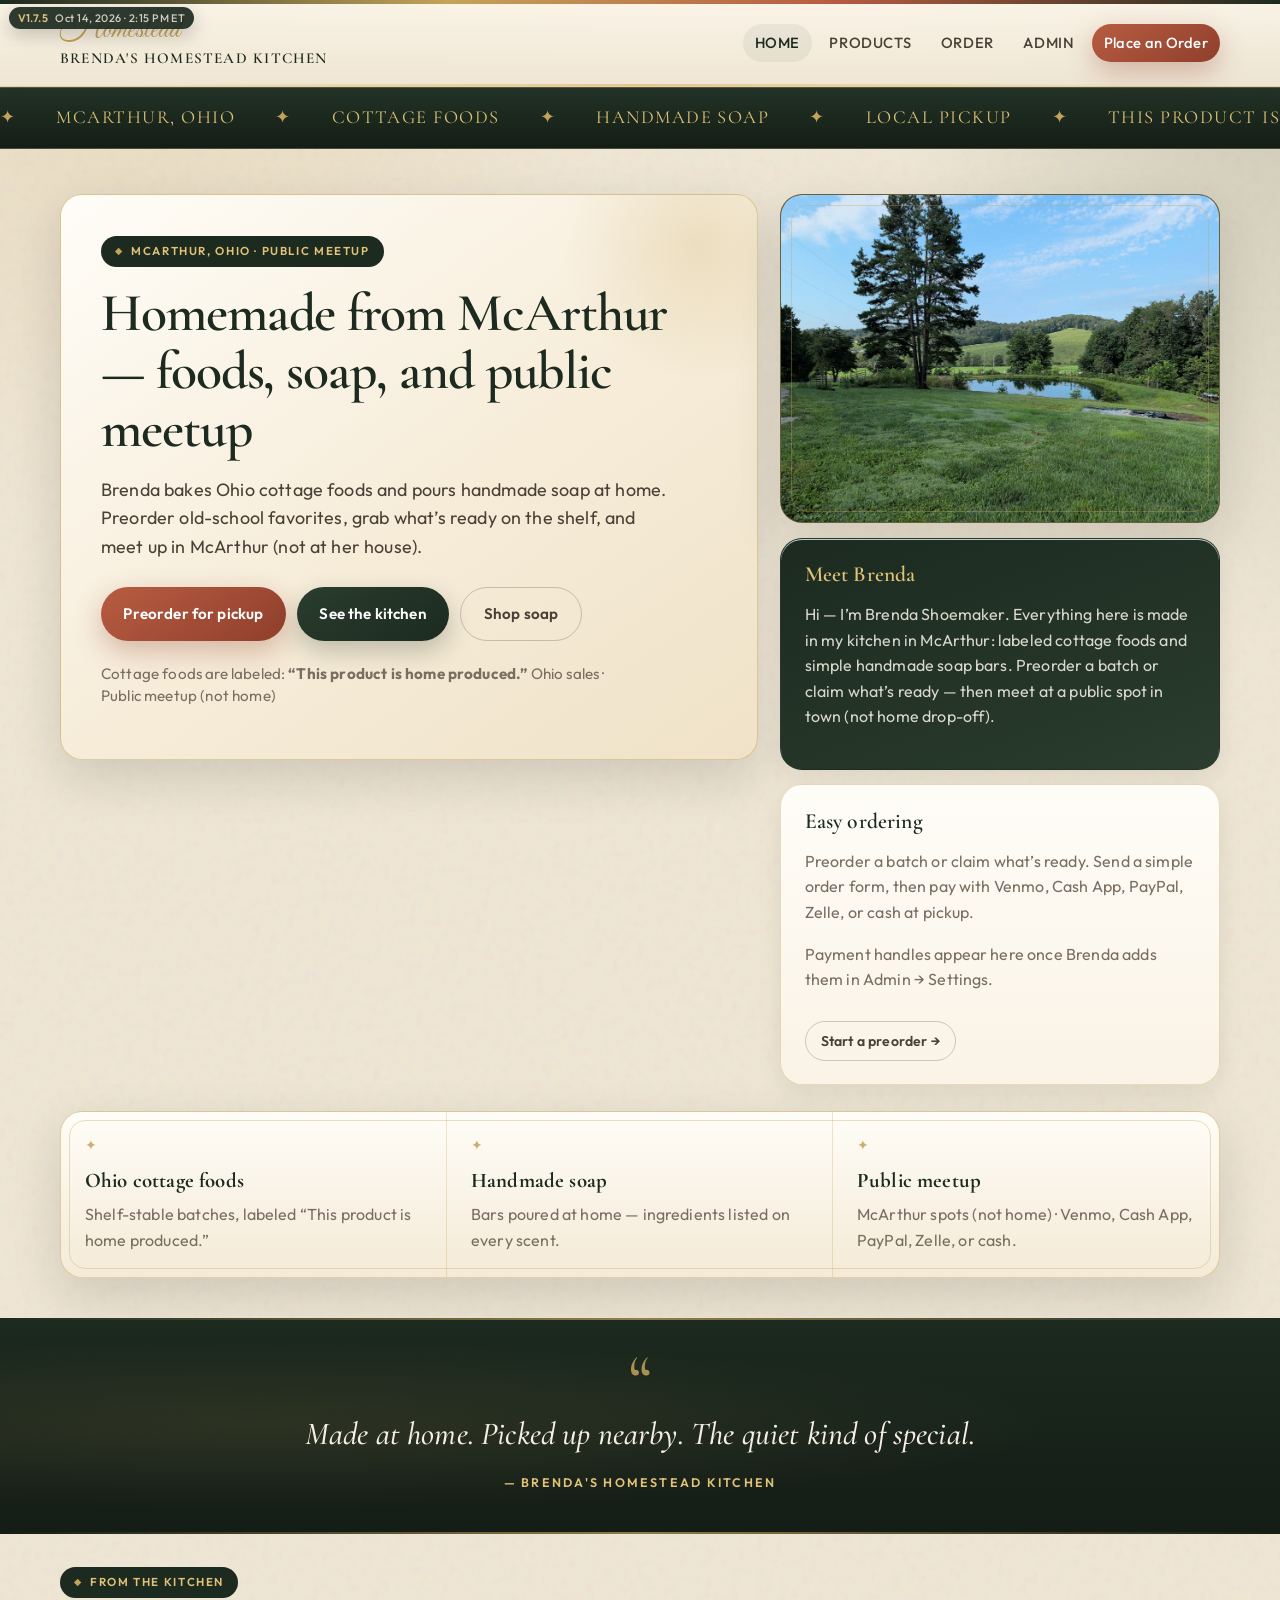
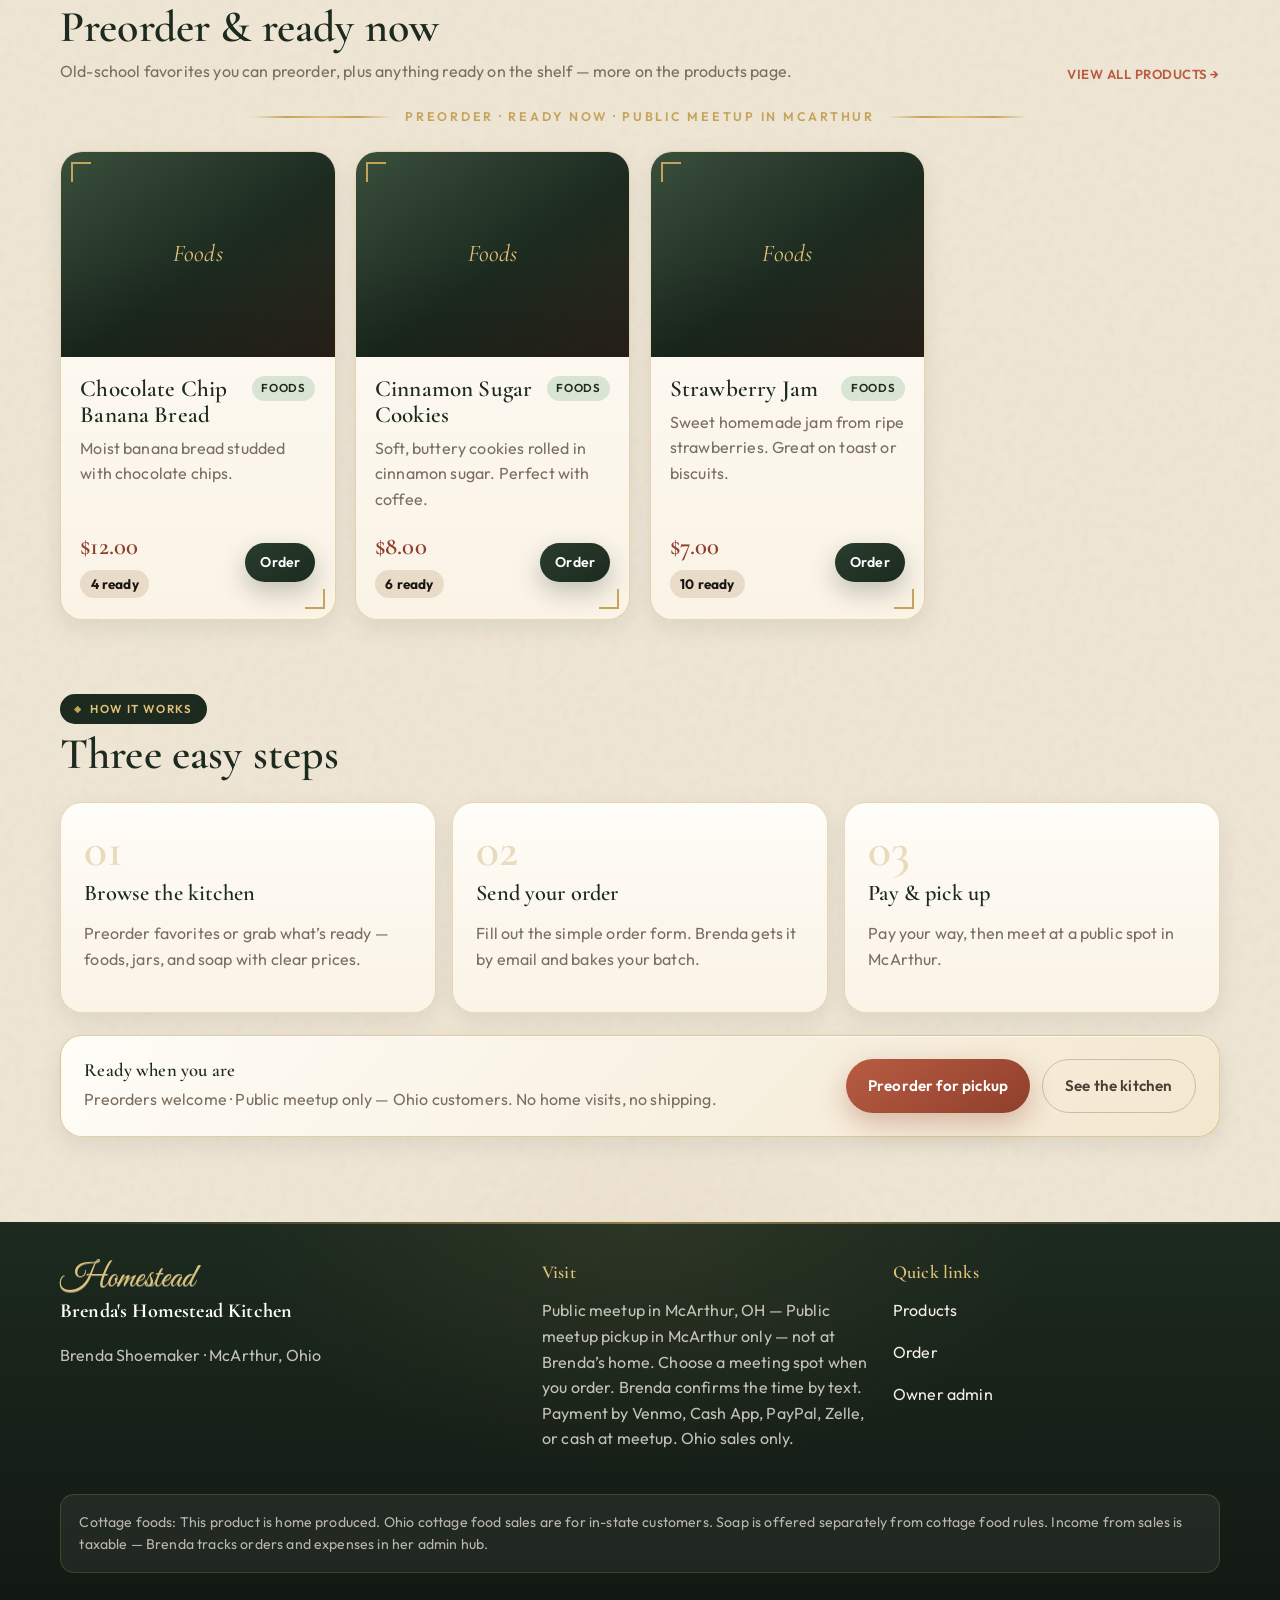
==== commit b2ae6152: "Add public meeting spots for meetup handoff (v1.7.5) Customers choose a public meetup spot on the or" ====
--- a/index.html
+++ b/index.html
@@ -4,11 +4,11 @@
   <meta charset="UTF-8" />
   <meta name="viewport" content="width=device-width, initial-scale=1" />
   <title>Brenda's Homestead Kitchen | Homemade Foods & Soap · McArthur, Ohio</title>
-  <meta name="description" content="Homemade Ohio cottage foods and handmade soap from Brenda Shoemaker in McArthur. Browse what's ready, order online, and pick up in town." />
+  <meta name="description" content="Homemade Ohio cottage foods and handmade soap from Brenda Shoemaker in McArthur. Order online and meet at a public spot in town — not at her home." />
   <link rel="preconnect" href="https://fonts.googleapis.com" />
   <link rel="preconnect" href="https://fonts.gstatic.com" crossorigin />
   <link href="https://fonts.googleapis.com/css2?family=Cormorant+Garamond:ital,wght@0,500;0,600;0,700;1,500&family=Great+Vibes&family=Outfit:wght@400;500;600;700&display=swap" rel="stylesheet" />
-  <link rel="stylesheet" href="css/styles.css?v=goals-v174" />
+  <link rel="stylesheet" href="css/styles.css?v=goals-v175" />
 </head>
 <body>
   <header class="site-header">
@@ -47,10 +47,10 @@
     <section class="hero">
       <div class="container hero-grid">
         <div class="hero-card">
-          <span class="eyebrow">McArthur, Ohio · Local pickup</span>
-          <h1>Homemade from McArthur — foods, soap, and local pickup</h1>
+          <span class="eyebrow">McArthur, Ohio · Public meetup</span>
+          <h1>Homemade from McArthur — foods, soap, and public meetup</h1>
           <p class="lead" id="tagline">
-            Brenda bakes Ohio cottage foods and pours handmade soap at home. Preorder old-school favorites, grab what’s ready on the shelf, and pick up in McArthur.
+            Brenda bakes Ohio cottage foods and pours handmade soap at home. Preorder old-school favorites, grab what’s ready on the shelf, and meet up in McArthur (not at her house).
           </p>
           <div class="hero-actions">
             <a class="btn btn-primary" href="order.html">Preorder for pickup</a>
@@ -59,7 +59,7 @@
           </div>
           <p class="hero-trust muted">
             Cottage foods are labeled: <strong>“This product is home produced.”</strong>
-            Ohio sales · McArthur pickup
+            Ohio sales · Public meetup (not home)
           </p>
         </div>
         <div class="hero-side">
@@ -92,8 +92,8 @@
             <span class="muted">Bars poured at home — ingredients listed on every scent.</span>
           </article>
           <article>
-            <strong>Local pickup</strong>
-            <span class="muted">McArthur only · Venmo, Cash App, PayPal, Zelle, or cash.</span>
+            <strong>Public meetup</strong>
+            <span class="muted">McArthur spots (not home) · Venmo, Cash App, PayPal, Zelle, or cash.</span>
           </article>
         </div>
       </div>
@@ -132,7 +132,7 @@
           </div>
           <a href="products.html">View all products →</a>
         </div>
-        <div class="ornament">Preorder · Ready now · Pickup in McArthur</div>
+        <div class="ornament">Preorder · Ready now · Public meetup in McArthur</div>
         <div class="product-grid" id="homeProducts"></div>
       </div>
     </section>
@@ -159,13 +159,13 @@
           <div class="info-card panel">
             <div class="step-num">03</div>
             <h3>Pay &amp; pick up</h3>
-            <p class="muted">Pay your way, then pick up fresh in McArthur.</p>
+            <p class="muted">Pay your way, then meet at a public spot in McArthur.</p>
           </div>
         </div>
         <div class="landing-cta panel" style="margin-top:1.4rem;">
           <div>
             <h3 style="margin:0 0 .35rem;">Ready when you are</h3>
-            <p class="muted" style="margin:0;">Preorders welcome · Local pickup only — Ohio customers. No shipping, no fuss.</p>
+            <p class="muted" style="margin:0;">Preorders welcome · Public meetup only — Ohio customers. No home visits, no shipping.</p>
           </div>
           <div class="hero-actions" style="margin-top:0;">
             <a class="btn btn-primary" href="order.html">Preorder for pickup</a>
@@ -185,7 +185,7 @@
       </div>
       <div>
         <h3>Visit</h3>
-        <p id="footerContact">Local pickup in McArthur, OH</p>
+        <p id="footerContact">Public meetup in McArthur, OH</p>
       </div>
       <div>
         <h3>Quick links</h3>
@@ -199,7 +199,7 @@
     </div>
   </footer>
 
-  <script src="js/store.js?v=goals-v174"></script>
+  <script src="js/store.js?v=goals-v175"></script>
   <script>
     (function () {
       BHK.ensureSoapSamples();
@@ -232,7 +232,7 @@
       if (settings.phone) contactBits.push(settings.phone);
       if (settings.email) contactBits.push(settings.email);
       document.getElementById("footerContact").textContent =
-        (contactBits.join(" · ") || "Local pickup in McArthur, OH") +
+        (contactBits.join(" · ") || "Public meetup in McArthur, OH") +
         (settings.pickupNotes ? " — " + settings.pickupNotes : "");
 
       const products = BHK.listProducts({ availableOnly: true }).slice(0, 3);
--- a/css/styles.css
+++ b/css/styles.css
@@ -1558,6 +1558,28 @@
   background: rgba(255, 252, 245, 0.7);
 }
 
+.meeting-spot-card {
+  padding: 0.85rem 0.95rem;
+  margin-bottom: 0.75rem;
+  border: 1px solid rgba(45, 74, 52, 0.14);
+  border-radius: 12px;
+  background: rgba(255, 252, 245, 0.75);
+}
+
+.meeting-spot-card:last-child {
+  margin-bottom: 0;
+}
+
+.meeting-spot-public {
+  padding: 0.55rem 0;
+  border-bottom: 1px solid rgba(45, 74, 52, 0.1);
+}
+
+.meeting-spot-public:last-child {
+  border-bottom: none;
+  padding-bottom: 0;
+}
+
 .box-done {
   background: var(--forest) !important;
   color: #fff;
